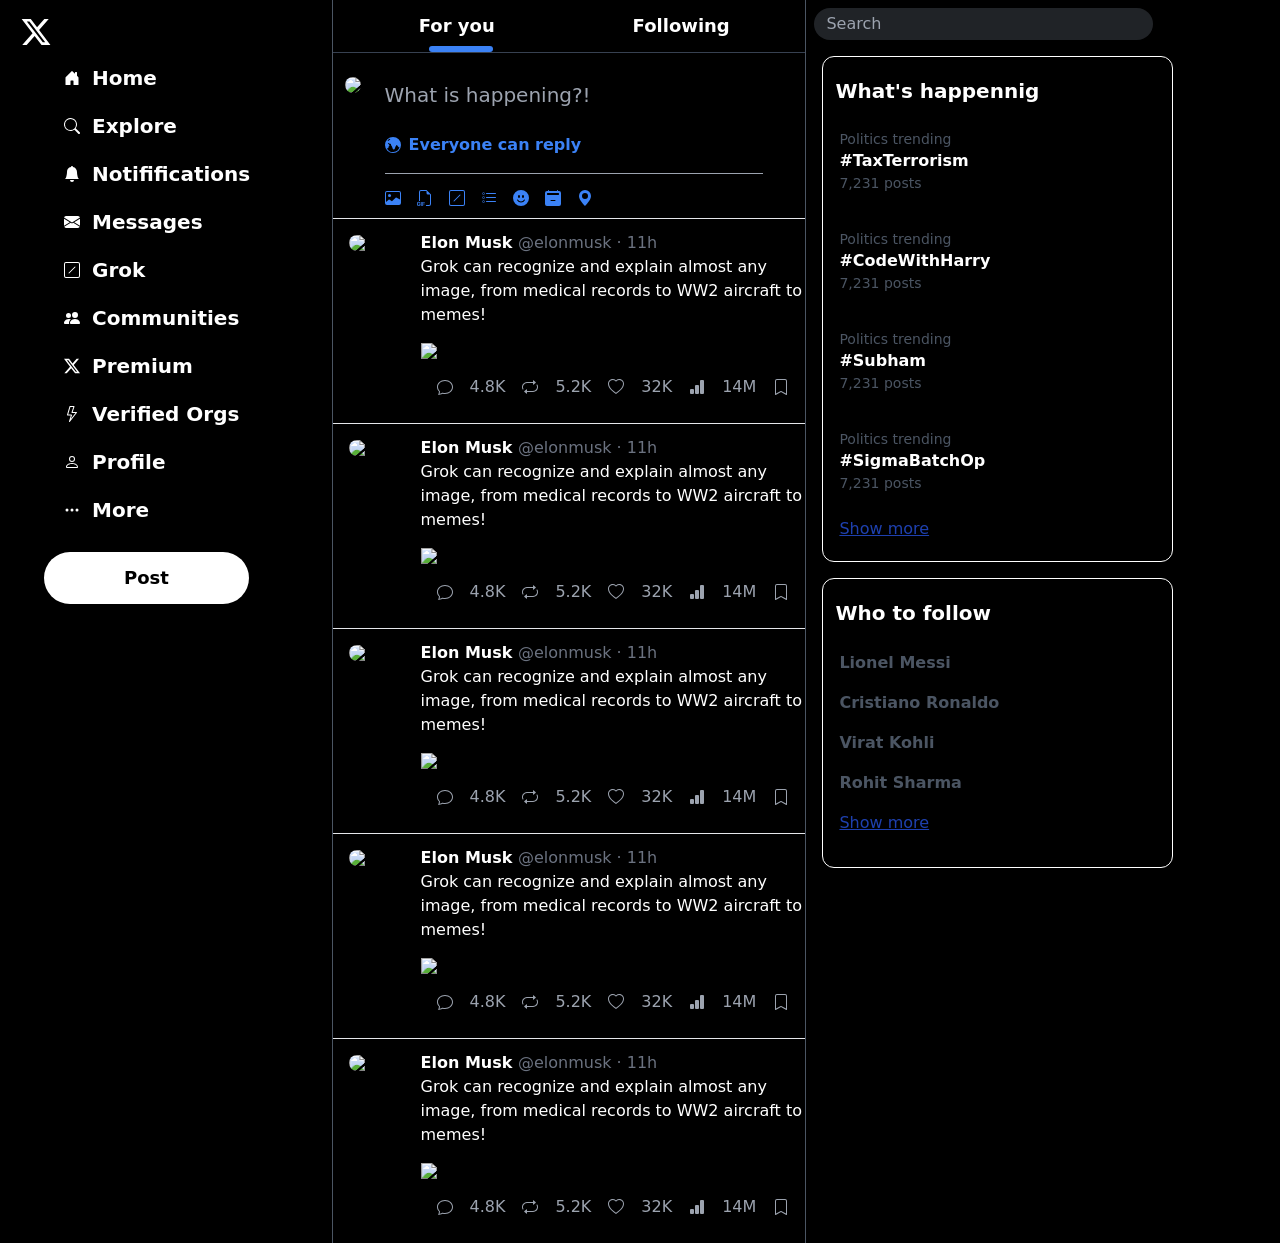
==== index.html @ 09ec2ccf "Add files via upload" ====
<!DOCTYPE html>
<html lang="en">
<head>
    <meta charset="UTF-8">
    <meta name="viewport" content="width=device-width, initial-scale=1.0">
    <title>X.com</title>
    <link rel="stylesheet" href="https://fonts.googleapis.com/css2?family=Material+Symbols+Outlined:opsz,wght,FILL,GRAD@24,400,0,0&icon_names=add" />
    <link rel="stylesheet"href="./css/output.css">


    <!-- <link rel="stylesheet" href="https://fonts.googleapis.com/css2?family=Material+Symbols+Outlined:opsz,wght,FILL,GRAD@24,400,0,0&icon_names=home" /> -->

    
</head>
<body class="bg-black">
 <div class="flex md:container mx-auto text-white">
     <!-- w-full take the full width -->
    <div class="first w-14 md:w-[70%] space-y-3">  
      
        <div class="sidebar flex items-end flex-col sticky top-0">
            <div class="logo invert my-4 self-start mx-[20px]">

                <svg viewBox="0 0 24 24" aria-hidden="true" class="r-4qtqp9 r-yyyyoo r-dnmrzs r-bnwqim r-lrvibr r-m6rgpd r-lrsllp r-1nao33i r-16y2uox r-8kz0gk w-8 m-auto"><g><path d="M18.244 2.25h3.308l-7.227 8.26 8.502 11.24H16.17l-5.214-6.817L4.99 21.75H1.68l7.73-8.835L1.254 2.25H8.08l4.713 6.231zm-1.161 17.52h1.833L7.084 4.126H5.117z"></path></g></svg>
            </div>
      <ul class="flex flex-col space-y-5 text-xl px-11 font-bold w-full">
        <li class="flex items-center justify-start gap-3 px-5 hover:bg-gray-700 hover:cursor-pointer hover:border-0 hover:rounded-full"><span class="material-symbols-outlined">

            <svg xmlns="http://www.w3.org/2000/svg" width="16" height="16" fill="currentColor" class="bi bi-house-door-fill" viewBox="0 0 16 16">
                <path d="M6.5 14.5v-3.505c0-.245.25-.495.5-.495h2c.25 0 .5.25.5.5v3.5a.5.5 0 0 0 .5.5h4a.5.5 0 0 0 .5-.5v-7a.5.5 0 0 0-.146-.354L13 5.793V2.5a.5.5 0 0 0-.5-.5h-1a.5.5 0 0 0-.5.5v1.293L8.354 1.146a.5.5 0 0 0-.708 0l-6 6A.5.5 0 0 0 1.5 7.5v7a.5.5 0 0 0 .5.5h4a.5.5 0 0 0 .5-.5"/>
              </svg>
        
          
            <!-- <span class="material-symbols-outlined">
                home
                </span> -->
            </span>
            <span class="hidden md:block">Home</span></li>
        <li class="flex items-center md:justify-start justify-center md:w-fit gap-3 px-5 hover:bg-gray-700 hover:cursor-pointer hover:border-0 hover:rounded-full w-fit">
            <svg xmlns="http://www.w3.org/2000/svg" width="16" height="16" fill="currentColor" class="bi bi-search" viewBox="0 0 16 16">
                <path d="M11.742 10.344a6.5 6.5 0 1 0-1.397 1.398h-.001q.044.06.098.115l3.85 3.85a1 1 0 0 0 1.415-1.414l-3.85-3.85a1 1 0 0 0-.115-.1zM12 6.5a5.5 5.5 0 1 1-11 0 5.5 5.5 0 0 1 11 0"/>
              </svg>
            <!-- <span class="material-symbols-outlined">
add
</span>  -->
<span class="hidden md:block">Explore</span></li>
        <li class="flex items-center justify-start gap-3 px-5 hover:bg-gray-700 hover:cursor-pointer hover:border-0 hover:rounded-full w-fit">
            <svg xmlns="http://www.w3.org/2000/svg" width="16" height="16" fill="currentColor" class="bi bi-bell-fill" viewBox="0 0 16 16">
                <path d="M8 16a2 2 0 0 0 2-2H6a2 2 0 0 0 2 2m.995-14.901a1 1 0 1 0-1.99 0A5 5 0 0 0 3 6c0 1.098-.5 6-2 7h14c-1.5-1-2-5.902-2-7 0-2.42-1.72-4.44-4.005-4.901"/>
              </svg>
            <!-- <span class="material-symbols-outlined">
add
</span>  -->
<span class="hidden md:block">Notififications</span></li>
        <li class="flex items-center justify-start gap-3 px-5 hover:bg-gray-700 hover:cursor-pointer hover:border-0 hover:rounded-full w-fit">
            <svg xmlns="http://www.w3.org/2000/svg" width="16" height="16" fill="currentColor" class="bi bi-envelope-fill" viewBox="0 0 16 16">
                <path d="M.05 3.555A2 2 0 0 1 2 2h12a2 2 0 0 1 1.95 1.555L8 8.414zM0 4.697v7.104l5.803-3.558zM6.761 8.83l-6.57 4.027A2 2 0 0 0 2 14h12a2 2 0 0 0 1.808-1.144l-6.57-4.027L8 9.586zm3.436-.586L16 11.801V4.697z"/>
              </svg>
            <!-- <span class="material-symbols-outlined">
add
</span>  -->
<span class="hidden md:block">Messages</span></li>
        <li class="flex items-center justify-start gap-3 px-5 hover:bg-gray-700 hover:cursor-pointer hover:border-0 hover:rounded-full w-fit">
            <svg xmlns="http://www.w3.org/2000/svg" width="16" height="16" fill="currentColor" class="bi bi-slash-square" viewBox="0 0 16 16">
                <path d="M14 1a1 1 0 0 1 1 1v12a1 1 0 0 1-1 1H2a1 1 0 0 1-1-1V2a1 1 0 0 1 1-1zM2 0a2 2 0 0 0-2 2v12a2 2 0 0 0 2 2h12a2 2 0 0 0 2-2V2a2 2 0 0 0-2-2z"/>
                <path d="M11.354 4.646a.5.5 0 0 1 0 .708l-6 6a.5.5 0 0 1-.708-.708l6-6a.5.5 0 0 1 .708 0"/>
              </svg>
            <!-- <span class="material-symbols-outlined">
add
</span>  -->
<span class="hidden md:block">Grok</span></li>
        <li class="flex items-center justify-start gap-3 px-5 hover:bg-gray-700 hover:cursor-pointer hover:border-0 hover:rounded-full w-fit">
            <svg xmlns="http://www.w3.org/2000/svg" width="16" height="16" fill="currentColor" class="bi bi-people-fill" viewBox="0 0 16 16">
                <path d="M7 14s-1 0-1-1 1-4 5-4 5 3 5 4-1 1-1 1zm4-6a3 3 0 1 0 0-6 3 3 0 0 0 0 6m-5.784 6A2.24 2.24 0 0 1 5 13c0-1.355.68-2.75 1.936-3.72A6.3 6.3 0 0 0 5 9c-4 0-5 3-5 4s1 1 1 1zM4.5 8a2.5 2.5 0 1 0 0-5 2.5 2.5 0 0 0 0 5"/>
              </svg>
            <!-- <span class="material-symbols-outlined">
add
</span>  -->
<span class="hidden md:block">Communities</span></li>
        <li class="flex items-center justify-start gap-3 px-5 hover:bg-gray-700 hover:cursor-pointer hover:border-0 hover:rounded-full w-fit">
            <svg xmlns="http://www.w3.org/2000/svg" width="16" height="16" fill="currentColor" class="bi bi-twitter-x" viewBox="0 0 16 16">
                <path d="M12.6.75h2.454l-5.36 6.142L16 15.25h-4.937l-3.867-5.07-4.425 5.07H.316l5.733-6.57L0 .75h5.063l3.495 4.633L12.601.75Zm-.86 13.028h1.36L4.323 2.145H2.865z"/>
              </svg>
            <!-- <span class="material-symbols-outlined">
add
</span>  -->
<span class="hidden md:block">Premium</span></li>
        <li class="flex items-center justify-start gap-3 px-5 hover:bg-gray-700 hover:cursor-pointer hover:border-0 hover:rounded-full w-fit">
            <svg xmlns="http://www.w3.org/2000/svg" width="16" height="16" fill="currentColor" class="bi bi-lightning" viewBox="0 0 16 16">
                <path d="M5.52.359A.5.5 0 0 1 6 0h4a.5.5 0 0 1 .474.658L8.694 6H12.5a.5.5 0 0 1 .395.807l-7 9a.5.5 0 0 1-.873-.454L6.823 9.5H3.5a.5.5 0 0 1-.48-.641zM6.374 1 4.168 8.5H7.5a.5.5 0 0 1 .478.647L6.78 13.04 11.478 7H8a.5.5 0 0 1-.474-.658L9.306 1z"/>
              </svg>
            <!-- <span class="material-symbols-outlined">
add
</span>  -->
<span class="hidden md:block">Verified Orgs</span></li>
        <li class="flex items-center justify-start gap-3 px-5 hover:bg-gray-700 hover:cursor-pointer hover:border-0 hover:rounded-full w-fit">
            <svg xmlns="http://www.w3.org/2000/svg" width="16" height="16" fill="currentColor" class="bi bi-person" viewBox="0 0 16 16">
                <path d="M8 8a3 3 0 1 0 0-6 3 3 0 0 0 0 6m2-3a2 2 0 1 1-4 0 2 2 0 0 1 4 0m4 8c0 1-1 1-1 1H3s-1 0-1-1 1-4 6-4 6 3 6 4m-1-.004c-.001-.246-.154-.986-.832-1.664C11.516 10.68 10.289 10 8 10s-3.516.68-4.168 1.332c-.678.678-.83 1.418-.832 1.664z"/>
              </svg>
            <!-- <span class="material-symbols-outlined">
add
</span>  -->
<span class="hidden md:block">Profile</span></li>
        <li class="flex items-center justify-start gap-3 px-5 hover:bg-gray-700 hover:cursor-pointer hover:border-0 hover:rounded-full w-fit">
            <svg xmlns="http://www.w3.org/2000/svg" width="16" height="16" fill="currentColor" class="bi bi-three-dots" viewBox="0 0 16 16">
                <path d="M3 9.5a1.5 1.5 0 1 1 0-3 1.5 1.5 0 0 1 0 3m5 0a1.5 1.5 0 1 1 0-3 1.5 1.5 0 0 1 0 3m5 0a1.5 1.5 0 1 1 0-3 1.5 1.5 0 0 1 0 3"/>
              </svg>
            <!-- <span class="material-symbols-outlined">
add
</span>  -->
<span class="hidden md:block">More</span></li>
<li>
    <div class="button text-center w-full my-2">
        <button class="hidden md:block bg-white text-black px-20 py-3 rounded-full text-lg">Post</button>
        <button class="md:hidden bg-white text-black px-4 py-3 rounded-full text-lg">
        <svg xmlns="http://www.w3.org/2000/svg" width="16" height="16" fill="currentColor" class="bi bi-pen-fill" viewBox="0 0 16 16">
            <path d="m13.498.795.149-.149a1.207 1.207 0 1 1 1.707 1.708l-.149.148a1.5 1.5 0 0 1-.059 2.059L4.854 14.854a.5.5 0 0 1-.233.131l-4 1a.5.5 0 0 1-.606-.606l1-4a.5.5 0 0 1 .131-.232l9.642-9.642a.5.5 0 0 0-.642.056L6.854 4.854a.5.5 0 1 1-.708-.708L9.44.854A1.5 1.5 0 0 1 11.5.796a1.5 1.5 0 0 1 1.998-.001"/>
          </svg>
          </button>
      </div>
    
</li>
      </ul>
    
        </div>
        
    </div>
    <div class="second w-full border-l border-r border-gray-600">
    <div class="top flex p-3 z-10 relative">
        
<div class="absolute bg-blue-500 w-16 h-1.5 bottom-0 left-[20.3%] rounded-full">

</div>
        <div class="left bg-red-6000 w-1/2 flex items-center justify-center font-bold text-lg cursor-pointer">
For you
        </div>
        <div class="right bg-green-5000 w-1/2 flex items-center justify-center font-bold text-lg cursor-pointer">
Following
        </div>
    
    </div>
    
<div class="h-[1px] bg-gray-700 w-full"></div>
<div class="whatsHappening flex gap-3 my-3">
    <div class="image m-3">
        <img src="	https://pbs.twimg.com/profile_images/1871884329758167040/uTxWDWfV_bigger.jpg"class="rounded-full">
    </div>
   <div class="w-full">
    <input class="w-full bg-black text-white h-9 my-3 outline-none text-xl"type="text"placeholder="What is happening?!">
    
    <div class="glob flex items-center gap-2 cursor-pointer text-blue-500 my-2">
        <svg xmlns="http://www.w3.org/2000/svg" width="16" height="16" fill="currentColor" class="bi bi-globe-central-south-asia" viewBox="0 0 16 16">
            <path d="M8 0a8 8 0 1 0 0 16A8 8 0 0 0 8 0M4.882 1.731a.48.48 0 0 0 .14.291.487.487 0 0 1-.126.78l-.291.146a.7.7 0 0 0-.188.135l-.48.48a1 1 0 0 1-1.023.242l-.02-.007a1 1 0 0 0-.462-.04 7 7 0 0 1 2.45-2.027m-3 9.674.86-.216a1 1 0 0 0 .758-.97v-.184a1 1 0 0 1 .445-.832l.04-.026a1 1 0 0 0 .152-1.54L3.121 6.621a.414.414 0 0 1 .542-.624l1.09.818a.5.5 0 0 0 .523.047.5.5 0 0 1 .724.447v.455a.8.8 0 0 0 .131.433l.795 1.192a1 1 0 0 1 .116.238l.73 2.19a1 1 0 0 0 .949.683h.058a1 1 0 0 0 .949-.684l.73-2.189a1 1 0 0 1 .116-.238l.791-1.187A.45.45 0 0 1 11.743 8c.16 0 .306.084.392.218.557.875 1.63 2.282 2.365 2.282l.04-.001a7.003 7.003 0 0 1-12.658.905Z"/>
        </svg>
        <span class="font-bold">Everyone can reply</span>
    </div>
    <div class="w-[90%] h-[1px] bg-gray-400 my-4"></div>
    
<div class="blue-icons flex gap-4 text-blue-500 cursor-pointer">
    <svg xmlns="http://www.w3.org/2000/svg" width="16" height="16" fill="currentColor" class="bi bi-image" viewBox="0 0 16 16">
        <path d="M6.002 5.5a1.5 1.5 0 1 1-3 0 1.5 1.5 0 0 1 3 0"/>
        <path d="M2.002 1a2 2 0 0 0-2 2v10a2 2 0 0 0 2 2h12a2 2 0 0 0 2-2V3a2 2 0 0 0-2-2zm12 1a1 1 0 0 1 1 1v6.5l-3.777-1.947a.5.5 0 0 0-.577.093l-3.71 3.71-2.66-1.772a.5.5 0 0 0-.63.062L1.002 12V3a1 1 0 0 1 1-1z"/>
      </svg>
      
      <svg xmlns="http://www.w3.org/2000/svg" width="16" height="16" fill="currentColor" class="bi bi-filetype-gif" viewBox="0 0 16 16">
        <path fill-rule="evenodd" d="M14 4.5V14a2 2 0 0 1-2 2H9v-1h3a1 1 0 0 0 1-1V4.5h-2A1.5 1.5 0 0 1 9.5 3V1H4a1 1 0 0 0-1 1v9H2V2a2 2 0 0 1 2-2h5.5zM3.278 13.124a1.4 1.4 0 0 0-.14-.492 1.3 1.3 0 0 0-.314-.407 1.5 1.5 0 0 0-.48-.275 1.9 1.9 0 0 0-.636-.1q-.542 0-.926.229a1.5 1.5 0 0 0-.583.632 2.1 2.1 0 0 0-.199.95v.506q0 .408.105.745.105.336.32.58.213.243.533.377.323.132.753.132.402 0 .697-.111a1.29 1.29 0 0 0 .788-.77q.097-.261.097-.551v-.797H1.717v.589h.823v.255q0 .199-.09.363a.67.67 0 0 1-.273.264 1 1 0 0 1-.457.096.87.87 0 0 1-.519-.146.9.9 0 0 1-.305-.413 1.8 1.8 0 0 1-.096-.615v-.499q0-.547.234-.85.237-.3.665-.301a1 1 0 0 1 .3.044q.136.044.236.126a.7.7 0 0 1 .17.19.8.8 0 0 1 .097.25zm1.353 2.801v-3.999H3.84v4h.79Zm1.493-1.59v1.59h-.791v-3.999H7.88v.653H6.124v1.117h1.605v.638z"/>
      </svg>

      <svg xmlns="http://www.w3.org/2000/svg" width="16" height="16" fill="currentColor" class="bi bi-slash-square" viewBox="0 0 16 16">
        <path d="M14 1a1 1 0 0 1 1 1v12a1 1 0 0 1-1 1H2a1 1 0 0 1-1-1V2a1 1 0 0 1 1-1zM2 0a2 2 0 0 0-2 2v12a2 2 0 0 0 2 2h12a2 2 0 0 0 2-2V2a2 2 0 0 0-2-2z"/>
        <path d="M11.354 4.646a.5.5 0 0 1 0 .708l-6 6a.5.5 0 0 1-.708-.708l6-6a.5.5 0 0 1 .708 0"/>
      </svg>

      <svg xmlns="http://www.w3.org/2000/svg" width="16" height="16" fill="currentColor" class="bi bi-list-task" viewBox="0 0 16 16">
        <path fill-rule="evenodd" d="M2 2.5a.5.5 0 0 0-.5.5v1a.5.5 0 0 0 .5.5h1a.5.5 0 0 0 .5-.5V3a.5.5 0 0 0-.5-.5zM3 3H2v1h1z"/>
        <path d="M5 3.5a.5.5 0 0 1 .5-.5h9a.5.5 0 0 1 0 1h-9a.5.5 0 0 1-.5-.5M5.5 7a.5.5 0 0 0 0 1h9a.5.5 0 0 0 0-1zm0 4a.5.5 0 0 0 0 1h9a.5.5 0 0 0 0-1z"/>
        <path fill-rule="evenodd" d="M1.5 7a.5.5 0 0 1 .5-.5h1a.5.5 0 0 1 .5.5v1a.5.5 0 0 1-.5.5H2a.5.5 0 0 1-.5-.5zM2 7h1v1H2zm0 3.5a.5.5 0 0 0-.5.5v1a.5.5 0 0 0 .5.5h1a.5.5 0 0 0 .5-.5v-1a.5.5 0 0 0-.5-.5zm1 .5H2v1h1z"/>
      </svg>

      <svg xmlns="http://www.w3.org/2000/svg" width="16" height="16" fill="currentColor" class="bi bi-emoji-smile-fill" viewBox="0 0 16 16">
        <path d="M8 16A8 8 0 1 0 8 0a8 8 0 0 0 0 16M7 6.5C7 7.328 6.552 8 6 8s-1-.672-1-1.5S5.448 5 6 5s1 .672 1 1.5M4.285 9.567a.5.5 0 0 1 .683.183A3.5 3.5 0 0 0 8 11.5a3.5 3.5 0 0 0 3.032-1.75.5.5 0 1 1 .866.5A4.5 4.5 0 0 1 8 12.5a4.5 4.5 0 0 1-3.898-2.25.5.5 0 0 1 .183-.683M10 8c-.552 0-1-.672-1-1.5S9.448 5 10 5s1 .672 1 1.5S10.552 8 10 8"/>
      </svg>
      <svg xmlns="http://www.w3.org/2000/svg" width="16" height="16" fill="currentColor" class="bi bi-calendar2-minus-fill" viewBox="0 0 16 16">
        <path d="M3.5 0a.5.5 0 0 1 .5.5V1h8V.5a.5.5 0 0 1 1 0V1h1a2 2 0 0 1 2 2v11a2 2 0 0 1-2 2H2a2 2 0 0 1-2-2V3a2 2 0 0 1 2-2h1V.5a.5.5 0 0 1 .5-.5m9.954 3H2.545c-.3 0-.545.224-.545.5v1c0 .276.244.5.545.5h10.91c.3 0 .545-.224.545-.5v-1c0-.276-.244-.5-.546-.5M6 10a.5.5 0 0 0 0 1h4a.5.5 0 0 0 0-1z"/>
      </svg>

      <svg xmlns="http://www.w3.org/2000/svg" width="16" height="16" fill="currentColor" class="bi bi-geo-alt-fill" viewBox="0 0 16 16">
        <path d="M8 16s6-5.686 6-10A6 6 0 0 0 2 6c0 4.314 6 10 6 10m0-7a3 3 0 1 1 0-6 3 3 0 0 1 0 6"/>
      </svg>
</div>


</div>

</div>
<hr>
<div class="posts">
    <div class="post">
        <div class="flex">
        <div class="image m-4">

            <img class="rounded-full w-14"src="	https://pbs.twimg.com/profile_images/1858316737780781056/kPL61o0F_bigger.jpg">
        </div>
<div class="content my-3">
    <span class="font-bold hover:underline hover:cursor-pointer text-white">Elon Musk </span>
    <span class="text-gray-500">@elonmusk · 11h</span>
    
    <div>Grok can recognize and explain almost any image, from medical records to WW2 aircraft to memes!</div>
    
    <div class="postImg m-4 ml-0">
        <img src="https://pbs.twimg.com/media/Gfjdo8GXUAAOMV8?format=jpg&name=medium">
    </div>
    <div class="icons text-gray-400 flex mx-4 items-center my-0 justify-between mb-[12px] cursor-pointer">
   
    <svg xmlns="http://www.w3.org/2000/svg" width="16" height="16" fill="currentColor" class="hover:text-blue-500 bi bi-chat" viewBox="0 0 16 16">
        <path d="M2.678 11.894a1 1 0 0 1 .287.801 11 11 0 0 1-.398 2c1.395-.323 2.247-.697 2.634-.893a1 1 0 0 1 .71-.074A8 8 0 0 0 8 14c3.996 0 7-2.807 7-6s-3.004-6-7-6-7 2.808-7 6c0 1.468.617 2.83 1.678 3.894m-.493 3.905a22 22 0 0 1-.713.129c-.2.032-.352-.176-.273-.362a10 10 0 0 0 .244-.637l.003-.01c.248-.72.45-1.548.524-2.319C.743 11.37 0 9.76 0 8c0-3.866 3.582-7 8-7s8 3.134 8 7-3.582 7-8 7a9 9 0 0 1-2.347-.306c-.52.263-1.639.742-3.468 1.105"/>
      </svg>
      <span class="hover:text-blue-500">4.8K</span>
   

      <svg xmlns="http://www.w3.org/2000/svg" width="16" height="16" fill="currentColor" class="hover:text-green-500 bi bi-repeat" viewBox="0 0 16 16">
        <path d="M11 5.466V4H5a4 4 0 0 0-3.584 5.777.5.5 0 1 1-.896.446A5 5 0 0 1 5 3h6V1.534a.25.25 0 0 1 .41-.192l2.36 1.966c.12.1.12.284 0 .384l-2.36 1.966a.25.25 0 0 1-.41-.192m3.81.086a.5.5 0 0 1 .67.225A5 5 0 0 1 11 13H5v1.466a.25.25 0 0 1-.41.192l-2.36-1.966a.25.25 0 0 1 0-.384l2.36-1.966a.25.25 0 0 1 .41.192V12h6a4 4 0 0 0 3.585-5.777.5.5 0 0 1 .225-.67Z"/>
      </svg>
      <span class="hover:text-green-500">5.2K</span>
   
      <svg xmlns="http://www.w3.org/2000/svg" width="16" height="16" fill="currentColor" class="hover:text-red-500 bi bi-heart" viewBox="0 0 16 16">
        <path d="m8 2.748-.717-.737C5.6.281 2.514.878 1.4 3.053c-.523 1.023-.641 2.5.314 4.385.92 1.815 2.834 3.989 6.286 6.357 3.452-2.368 5.365-4.542 6.286-6.357.955-1.886.838-3.362.314-4.385C13.486.878 10.4.28 8.717 2.01zM8 15C-7.333 4.868 3.279-3.04 7.824 1.143q.09.083.176.171a3 3 0 0 1 .176-.17C12.72-3.042 23.333 4.867 8 15"/>
      </svg>
      <span class="hover:text-red-500">32K</span>

      <svg xmlns="http://www.w3.org/2000/svg" width="16" height="16" fill="currentColor" class="hover:text-blue-500 bi bi-bar-chart-fill" viewBox="0 0 16 16">
        <path d="M1 11a1 1 0 0 1 1-1h2a1 1 0 0 1 1 1v3a1 1 0 0 1-1 1H2a1 1 0 0 1-1-1zm5-4a1 1 0 0 1 1-1h2a1 1 0 0 1 1 1v7a1 1 0 0 1-1 1H7a1 1 0 0 1-1-1zm5-5a1 1 0 0 1 1-1h2a1 1 0 0 1 1 1v12a1 1 0 0 1-1 1h-2a1 1 0 0 1-1-1z"/>
      </svg>
      <span class="hover:text-blue-500">14M</span>

      <svg xmlns="http://www.w3.org/2000/svg" width="16" height="16" fill="currentColor" class="hover:text-blue-500 bi bi-bookmark" viewBox="0 0 16 16">
        <path d="M2 2a2 2 0 0 1 2-2h8a2 2 0 0 1 2 2v13.5a.5.5 0 0 1-.777.416L8 13.101l-5.223 2.815A.5.5 0 0 1 2 15.5zm2-1a1 1 0 0 0-1 1v12.566l4.723-2.482a.5.5 0 0 1 .554 0L13 14.566V2a1 1 0 0 0-1-1z"/>
      </svg>
      
      
    </div>
    
   
    
</div>

    </div>
 

</div>


<hr>

<div class="post">
    <div class="flex">
    <div class="image m-4">

        <img class="rounded-full w-14"src="	https://pbs.twimg.com/profile_images/1858316737780781056/kPL61o0F_bigger.jpg">
    </div>
<div class="content my-3">
<span class="font-bold hover:underline hover:cursor-pointer text-white">Elon Musk </span>
<span class="text-gray-500">@elonmusk · 11h</span>

<div>Grok can recognize and explain almost any image, from medical records to WW2 aircraft to memes!</div>

<div class="postImg m-4 ml-0">
    <img src="https://pbs.twimg.com/media/Gfjdo8GXUAAOMV8?format=jpg&name=medium">
</div>
<div class="icons text-gray-400 flex mx-4 items-center my-0 justify-between mb-[12px] cursor-pointer">

<svg xmlns="http://www.w3.org/2000/svg" width="16" height="16" fill="currentColor" class="hover:text-blue-500 bi bi-chat" viewBox="0 0 16 16">
    <path d="M2.678 11.894a1 1 0 0 1 .287.801 11 11 0 0 1-.398 2c1.395-.323 2.247-.697 2.634-.893a1 1 0 0 1 .71-.074A8 8 0 0 0 8 14c3.996 0 7-2.807 7-6s-3.004-6-7-6-7 2.808-7 6c0 1.468.617 2.83 1.678 3.894m-.493 3.905a22 22 0 0 1-.713.129c-.2.032-.352-.176-.273-.362a10 10 0 0 0 .244-.637l.003-.01c.248-.72.45-1.548.524-2.319C.743 11.37 0 9.76 0 8c0-3.866 3.582-7 8-7s8 3.134 8 7-3.582 7-8 7a9 9 0 0 1-2.347-.306c-.52.263-1.639.742-3.468 1.105"/>
  </svg>
  <span class="hover:text-blue-500">4.8K</span>


  <svg xmlns="http://www.w3.org/2000/svg" width="16" height="16" fill="currentColor" class="hover:text-green-500 bi bi-repeat" viewBox="0 0 16 16">
    <path d="M11 5.466V4H5a4 4 0 0 0-3.584 5.777.5.5 0 1 1-.896.446A5 5 0 0 1 5 3h6V1.534a.25.25 0 0 1 .41-.192l2.36 1.966c.12.1.12.284 0 .384l-2.36 1.966a.25.25 0 0 1-.41-.192m3.81.086a.5.5 0 0 1 .67.225A5 5 0 0 1 11 13H5v1.466a.25.25 0 0 1-.41.192l-2.36-1.966a.25.25 0 0 1 0-.384l2.36-1.966a.25.25 0 0 1 .41.192V12h6a4 4 0 0 0 3.585-5.777.5.5 0 0 1 .225-.67Z"/>
  </svg>
  <span class="hover:text-green-500">5.2K</span>

  <svg xmlns="http://www.w3.org/2000/svg" width="16" height="16" fill="currentColor" class="hover:text-red-500 bi bi-heart" viewBox="0 0 16 16">
    <path d="m8 2.748-.717-.737C5.6.281 2.514.878 1.4 3.053c-.523 1.023-.641 2.5.314 4.385.92 1.815 2.834 3.989 6.286 6.357 3.452-2.368 5.365-4.542 6.286-6.357.955-1.886.838-3.362.314-4.385C13.486.878 10.4.28 8.717 2.01zM8 15C-7.333 4.868 3.279-3.04 7.824 1.143q.09.083.176.171a3 3 0 0 1 .176-.17C12.72-3.042 23.333 4.867 8 15"/>
  </svg>
  <span class="hover:text-red-500">32K</span>

  <svg xmlns="http://www.w3.org/2000/svg" width="16" height="16" fill="currentColor" class="hover:text-blue-500 bi bi-bar-chart-fill" viewBox="0 0 16 16">
    <path d="M1 11a1 1 0 0 1 1-1h2a1 1 0 0 1 1 1v3a1 1 0 0 1-1 1H2a1 1 0 0 1-1-1zm5-4a1 1 0 0 1 1-1h2a1 1 0 0 1 1 1v7a1 1 0 0 1-1 1H7a1 1 0 0 1-1-1zm5-5a1 1 0 0 1 1-1h2a1 1 0 0 1 1 1v12a1 1 0 0 1-1 1h-2a1 1 0 0 1-1-1z"/>
  </svg>
  <span class="hover:text-blue-500">14M</span>

  <svg xmlns="http://www.w3.org/2000/svg" width="16" height="16" fill="currentColor" class="hover:text-blue-500 bi bi-bookmark" viewBox="0 0 16 16">
    <path d="M2 2a2 2 0 0 1 2-2h8a2 2 0 0 1 2 2v13.5a.5.5 0 0 1-.777.416L8 13.101l-5.223 2.815A.5.5 0 0 1 2 15.5zm2-1a1 1 0 0 0-1 1v12.566l4.723-2.482a.5.5 0 0 1 .554 0L13 14.566V2a1 1 0 0 0-1-1z"/>
  </svg>
  
  
</div>



</div>

</div>


</div>
<hr>
<div class="post">
    <div class="flex">
    <div class="image m-4">

        <img class="rounded-full w-14"src="	https://pbs.twimg.com/profile_images/1858316737780781056/kPL61o0F_bigger.jpg">
    </div>
<div class="content my-3">
<span class="font-bold hover:underline hover:cursor-pointer text-white">Elon Musk </span>
<span class="text-gray-500">@elonmusk · 11h</span>

<div>Grok can recognize and explain almost any image, from medical records to WW2 aircraft to memes!</div>

<div class="postImg m-4 ml-0">
    <img src="https://pbs.twimg.com/media/Gfjdo8GXUAAOMV8?format=jpg&name=medium">
</div>
<div class="icons text-gray-400 flex mx-4 items-center my-0 justify-between mb-[12px] cursor-pointer">

<svg xmlns="http://www.w3.org/2000/svg" width="16" height="16" fill="currentColor" class="hover:text-blue-500 bi bi-chat" viewBox="0 0 16 16">
    <path d="M2.678 11.894a1 1 0 0 1 .287.801 11 11 0 0 1-.398 2c1.395-.323 2.247-.697 2.634-.893a1 1 0 0 1 .71-.074A8 8 0 0 0 8 14c3.996 0 7-2.807 7-6s-3.004-6-7-6-7 2.808-7 6c0 1.468.617 2.83 1.678 3.894m-.493 3.905a22 22 0 0 1-.713.129c-.2.032-.352-.176-.273-.362a10 10 0 0 0 .244-.637l.003-.01c.248-.72.45-1.548.524-2.319C.743 11.37 0 9.76 0 8c0-3.866 3.582-7 8-7s8 3.134 8 7-3.582 7-8 7a9 9 0 0 1-2.347-.306c-.52.263-1.639.742-3.468 1.105"/>
  </svg>
  <span class="hover:text-blue-500">4.8K</span>


  <svg xmlns="http://www.w3.org/2000/svg" width="16" height="16" fill="currentColor" class="hover:text-green-500 bi bi-repeat" viewBox="0 0 16 16">
    <path d="M11 5.466V4H5a4 4 0 0 0-3.584 5.777.5.5 0 1 1-.896.446A5 5 0 0 1 5 3h6V1.534a.25.25 0 0 1 .41-.192l2.36 1.966c.12.1.12.284 0 .384l-2.36 1.966a.25.25 0 0 1-.41-.192m3.81.086a.5.5 0 0 1 .67.225A5 5 0 0 1 11 13H5v1.466a.25.25 0 0 1-.41.192l-2.36-1.966a.25.25 0 0 1 0-.384l2.36-1.966a.25.25 0 0 1 .41.192V12h6a4 4 0 0 0 3.585-5.777.5.5 0 0 1 .225-.67Z"/>
  </svg>
  <span class="hover:text-green-500">5.2K</span>

  <svg xmlns="http://www.w3.org/2000/svg" width="16" height="16" fill="currentColor" class="hover:text-red-500 bi bi-heart" viewBox="0 0 16 16">
    <path d="m8 2.748-.717-.737C5.6.281 2.514.878 1.4 3.053c-.523 1.023-.641 2.5.314 4.385.92 1.815 2.834 3.989 6.286 6.357 3.452-2.368 5.365-4.542 6.286-6.357.955-1.886.838-3.362.314-4.385C13.486.878 10.4.28 8.717 2.01zM8 15C-7.333 4.868 3.279-3.04 7.824 1.143q.09.083.176.171a3 3 0 0 1 .176-.17C12.72-3.042 23.333 4.867 8 15"/>
  </svg>
  <span class="hover:text-red-500">32K</span>

  <svg xmlns="http://www.w3.org/2000/svg" width="16" height="16" fill="currentColor" class="hover:text-blue-500 bi bi-bar-chart-fill" viewBox="0 0 16 16">
    <path d="M1 11a1 1 0 0 1 1-1h2a1 1 0 0 1 1 1v3a1 1 0 0 1-1 1H2a1 1 0 0 1-1-1zm5-4a1 1 0 0 1 1-1h2a1 1 0 0 1 1 1v7a1 1 0 0 1-1 1H7a1 1 0 0 1-1-1zm5-5a1 1 0 0 1 1-1h2a1 1 0 0 1 1 1v12a1 1 0 0 1-1 1h-2a1 1 0 0 1-1-1z"/>
  </svg>
  <span class="hover:text-blue-500">14M</span>

  <svg xmlns="http://www.w3.org/2000/svg" width="16" height="16" fill="currentColor" class="hover:text-blue-500 bi bi-bookmark" viewBox="0 0 16 16">
    <path d="M2 2a2 2 0 0 1 2-2h8a2 2 0 0 1 2 2v13.5a.5.5 0 0 1-.777.416L8 13.101l-5.223 2.815A.5.5 0 0 1 2 15.5zm2-1a1 1 0 0 0-1 1v12.566l4.723-2.482a.5.5 0 0 1 .554 0L13 14.566V2a1 1 0 0 0-1-1z"/>
  </svg>
  
  
</div>



</div>

</div>


</div>
<hr>
<div class="post">
    <div class="flex">
    <div class="image m-4">

        <img class="rounded-full w-14"src="	https://pbs.twimg.com/profile_images/1858316737780781056/kPL61o0F_bigger.jpg">
    </div>
<div class="content my-3">
<span class="font-bold hover:underline hover:cursor-pointer text-white">Elon Musk </span>
<span class="text-gray-500">@elonmusk · 11h</span>

<div>Grok can recognize and explain almost any image, from medical records to WW2 aircraft to memes!</div>

<div class="postImg m-4 ml-0">
    <img src="https://pbs.twimg.com/media/Gfjdo8GXUAAOMV8?format=jpg&name=medium">
</div>
<div class="icons text-gray-400 flex mx-4 items-center my-0 justify-between mb-[12px] cursor-pointer">

<svg xmlns="http://www.w3.org/2000/svg" width="16" height="16" fill="currentColor" class="hover:text-blue-500 bi bi-chat" viewBox="0 0 16 16">
    <path d="M2.678 11.894a1 1 0 0 1 .287.801 11 11 0 0 1-.398 2c1.395-.323 2.247-.697 2.634-.893a1 1 0 0 1 .71-.074A8 8 0 0 0 8 14c3.996 0 7-2.807 7-6s-3.004-6-7-6-7 2.808-7 6c0 1.468.617 2.83 1.678 3.894m-.493 3.905a22 22 0 0 1-.713.129c-.2.032-.352-.176-.273-.362a10 10 0 0 0 .244-.637l.003-.01c.248-.72.45-1.548.524-2.319C.743 11.37 0 9.76 0 8c0-3.866 3.582-7 8-7s8 3.134 8 7-3.582 7-8 7a9 9 0 0 1-2.347-.306c-.52.263-1.639.742-3.468 1.105"/>
  </svg>
  <span class="hover:text-blue-500">4.8K</span>


  <svg xmlns="http://www.w3.org/2000/svg" width="16" height="16" fill="currentColor" class="hover:text-green-500 bi bi-repeat" viewBox="0 0 16 16">
    <path d="M11 5.466V4H5a4 4 0 0 0-3.584 5.777.5.5 0 1 1-.896.446A5 5 0 0 1 5 3h6V1.534a.25.25 0 0 1 .41-.192l2.36 1.966c.12.1.12.284 0 .384l-2.36 1.966a.25.25 0 0 1-.41-.192m3.81.086a.5.5 0 0 1 .67.225A5 5 0 0 1 11 13H5v1.466a.25.25 0 0 1-.41.192l-2.36-1.966a.25.25 0 0 1 0-.384l2.36-1.966a.25.25 0 0 1 .41.192V12h6a4 4 0 0 0 3.585-5.777.5.5 0 0 1 .225-.67Z"/>
  </svg>
  <span class="hover:text-green-500">5.2K</span>

  <svg xmlns="http://www.w3.org/2000/svg" width="16" height="16" fill="currentColor" class="hover:text-red-500 bi bi-heart" viewBox="0 0 16 16">
    <path d="m8 2.748-.717-.737C5.6.281 2.514.878 1.4 3.053c-.523 1.023-.641 2.5.314 4.385.92 1.815 2.834 3.989 6.286 6.357 3.452-2.368 5.365-4.542 6.286-6.357.955-1.886.838-3.362.314-4.385C13.486.878 10.4.28 8.717 2.01zM8 15C-7.333 4.868 3.279-3.04 7.824 1.143q.09.083.176.171a3 3 0 0 1 .176-.17C12.72-3.042 23.333 4.867 8 15"/>
  </svg>
  <span class="hover:text-red-500">32K</span>

  <svg xmlns="http://www.w3.org/2000/svg" width="16" height="16" fill="currentColor" class="hover:text-blue-500 bi bi-bar-chart-fill" viewBox="0 0 16 16">
    <path d="M1 11a1 1 0 0 1 1-1h2a1 1 0 0 1 1 1v3a1 1 0 0 1-1 1H2a1 1 0 0 1-1-1zm5-4a1 1 0 0 1 1-1h2a1 1 0 0 1 1 1v7a1 1 0 0 1-1 1H7a1 1 0 0 1-1-1zm5-5a1 1 0 0 1 1-1h2a1 1 0 0 1 1 1v12a1 1 0 0 1-1 1h-2a1 1 0 0 1-1-1z"/>
  </svg>
  <span class="hover:text-blue-500">14M</span>

  <svg xmlns="http://www.w3.org/2000/svg" width="16" height="16" fill="currentColor" class="hover:text-blue-500 bi bi-bookmark" viewBox="0 0 16 16">
    <path d="M2 2a2 2 0 0 1 2-2h8a2 2 0 0 1 2 2v13.5a.5.5 0 0 1-.777.416L8 13.101l-5.223 2.815A.5.5 0 0 1 2 15.5zm2-1a1 1 0 0 0-1 1v12.566l4.723-2.482a.5.5 0 0 1 .554 0L13 14.566V2a1 1 0 0 0-1-1z"/>
  </svg>
  
  
</div>



</div>

</div>


</div>
<hr>

<div class="post">
    <div class="flex">
    <div class="image m-4">

        <img class="rounded-full w-14"src="	https://pbs.twimg.com/profile_images/1858316737780781056/kPL61o0F_bigger.jpg">
    </div>
<div class="content my-3">
<span class="font-bold hover:underline hover:cursor-pointer text-white">Elon Musk </span>
<span class="text-gray-500">@elonmusk · 11h</span>

<div>Grok can recognize and explain almost any image, from medical records to WW2 aircraft to memes!</div>

<div class="postImg m-4 ml-0">
    <img src="https://pbs.twimg.com/media/Gfjdo8GXUAAOMV8?format=jpg&name=medium">
</div>
<div class="icons text-gray-400 flex mx-4 items-center my-0 justify-between mb-[12px] cursor-pointer">

<svg xmlns="http://www.w3.org/2000/svg" width="16" height="16" fill="currentColor" class="hover:text-blue-500 bi bi-chat" viewBox="0 0 16 16">
    <path d="M2.678 11.894a1 1 0 0 1 .287.801 11 11 0 0 1-.398 2c1.395-.323 2.247-.697 2.634-.893a1 1 0 0 1 .71-.074A8 8 0 0 0 8 14c3.996 0 7-2.807 7-6s-3.004-6-7-6-7 2.808-7 6c0 1.468.617 2.83 1.678 3.894m-.493 3.905a22 22 0 0 1-.713.129c-.2.032-.352-.176-.273-.362a10 10 0 0 0 .244-.637l.003-.01c.248-.72.45-1.548.524-2.319C.743 11.37 0 9.76 0 8c0-3.866 3.582-7 8-7s8 3.134 8 7-3.582 7-8 7a9 9 0 0 1-2.347-.306c-.52.263-1.639.742-3.468 1.105"/>
  </svg>
  <span class="hover:text-blue-500">4.8K</span>


  <svg xmlns="http://www.w3.org/2000/svg" width="16" height="16" fill="currentColor" class="hover:text-green-500 bi bi-repeat" viewBox="0 0 16 16">
    <path d="M11 5.466V4H5a4 4 0 0 0-3.584 5.777.5.5 0 1 1-.896.446A5 5 0 0 1 5 3h6V1.534a.25.25 0 0 1 .41-.192l2.36 1.966c.12.1.12.284 0 .384l-2.36 1.966a.25.25 0 0 1-.41-.192m3.81.086a.5.5 0 0 1 .67.225A5 5 0 0 1 11 13H5v1.466a.25.25 0 0 1-.41.192l-2.36-1.966a.25.25 0 0 1 0-.384l2.36-1.966a.25.25 0 0 1 .41.192V12h6a4 4 0 0 0 3.585-5.777.5.5 0 0 1 .225-.67Z"/>
  </svg>
  <span class="hover:text-green-500">5.2K</span>

  <svg xmlns="http://www.w3.org/2000/svg" width="16" height="16" fill="currentColor" class="hover:text-red-500 bi bi-heart" viewBox="0 0 16 16">
    <path d="m8 2.748-.717-.737C5.6.281 2.514.878 1.4 3.053c-.523 1.023-.641 2.5.314 4.385.92 1.815 2.834 3.989 6.286 6.357 3.452-2.368 5.365-4.542 6.286-6.357.955-1.886.838-3.362.314-4.385C13.486.878 10.4.28 8.717 2.01zM8 15C-7.333 4.868 3.279-3.04 7.824 1.143q.09.083.176.171a3 3 0 0 1 .176-.17C12.72-3.042 23.333 4.867 8 15"/>
  </svg>
  <span class="hover:text-red-500">32K</span>

  <svg xmlns="http://www.w3.org/2000/svg" width="16" height="16" fill="currentColor" class="hover:text-blue-500 bi bi-bar-chart-fill" viewBox="0 0 16 16">
    <path d="M1 11a1 1 0 0 1 1-1h2a1 1 0 0 1 1 1v3a1 1 0 0 1-1 1H2a1 1 0 0 1-1-1zm5-4a1 1 0 0 1 1-1h2a1 1 0 0 1 1 1v7a1 1 0 0 1-1 1H7a1 1 0 0 1-1-1zm5-5a1 1 0 0 1 1-1h2a1 1 0 0 1 1 1v12a1 1 0 0 1-1 1h-2a1 1 0 0 1-1-1z"/>
  </svg>
  <span class="hover:text-blue-500">14M</span>

  <svg xmlns="http://www.w3.org/2000/svg" width="16" height="16" fill="currentColor" class="hover:text-blue-500 bi bi-bookmark" viewBox="0 0 16 16">
    <path d="M2 2a2 2 0 0 1 2-2h8a2 2 0 0 1 2 2v13.5a.5.5 0 0 1-.777.416L8 13.101l-5.223 2.815A.5.5 0 0 1 2 15.5zm2-1a1 1 0 0 0-1 1v12.566l4.723-2.482a.5.5 0 0 1 .554 0L13 14.566V2a1 1 0 0 0-1-1z"/>
  </svg>
  
  
</div>



</div>

</div>


</div>

</div>
    </div>
    <div class="third w-full bg-red-5044 hidden md:block">
        <div class="search m-2 sticky top-0">

            <input type="text"class="w-[74%] md:w-[74%] rounded-full bg-[#202327] text-white px-3 py-1"placeholder="Search">
        </div>
        <div class="whatNews m-4 bg-black py-5 rounded-xl w-1/2 space-y-3 border-white border md:w-[74%]">
            <h1 class="font-bold text-xl px-3">What's happennig</h1>
            <div class="items px-4 p-3 hover:bg-gray-800 cursor-pointer">
                <div class="text-sm text-gray-600">Politics trending</div>
                <div class="font-bold">#TaxTerrorism</div>
                <div class="text-sm text-gray-600">7,231 posts</div>
            </div>
            <div class="items px-4 p-3 hover:bg-gray-800 cursor-pointer">
                <div class="text-sm text-gray-600">Politics trending</div>
                <div class="font-bold">#CodeWithHarry</div>
                <div class="text-sm text-gray-600">7,231 posts</div>
            </div>
            <div class="items px-4 p-3 hover:bg-gray-800 cursor-pointer">
                <div class="text-sm text-gray-600">Politics trending</div>
                <div class="font-bold">#Subham</div>
                <div class="text-sm text-gray-600">7,231 posts</div>
            </div>
            <div class="items px-4 p-3 hover:bg-gray-800 cursor-pointer">
                <div class="text-sm text-gray-600">Politics trending</div>
                <div class="font-bold">#SigmaBatchOp</div>
                <div class="text-sm text-gray-600">7,231 posts</div>
            </div>
            <div class="text-blue-800 underline cursor-pointer px-4">Show more</div>
        </div>
   

        <div class="followWho m-4 bg-black py-5 rounded-xl w-[74%] space-y-3 border-white border md:w-[74%]">
            <h1 class="font-bold text-xl px-3">Who to follow</h1>

            <div class="items px-4 p-3 cursor-pointer space-y-4">
          
                <div class="font-bold text-gray-600 hover:text-white cursor-pointer">Lionel Messi</div>
                <div class="font-bold text-gray-600 hover:text-white cursor-pointer">Cristiano Ronaldo</div>
                <div class="font-bold text-gray-600 hover:text-white cursor-pointer">Virat Kohli</div>
                <div class="font-bold text-gray-600 hover:text-white cursor-pointer">Rohit Sharma</div>
                <div class="text-blue-800 underline cursor-pointer">Show more</div>
            </div>
            
            
        </div>

    </div>
 </div>
</body>
</html>
---- css/output.css ----
*, ::before, ::after {
  --tw-border-spacing-x: 0;
  --tw-border-spacing-y: 0;
  --tw-translate-x: 0;
  --tw-translate-y: 0;
  --tw-rotate: 0;
  --tw-skew-x: 0;
  --tw-skew-y: 0;
  --tw-scale-x: 1;
  --tw-scale-y: 1;
  --tw-pan-x:  ;
  --tw-pan-y:  ;
  --tw-pinch-zoom:  ;
  --tw-scroll-snap-strictness: proximity;
  --tw-gradient-from-position:  ;
  --tw-gradient-via-position:  ;
  --tw-gradient-to-position:  ;
  --tw-ordinal:  ;
  --tw-slashed-zero:  ;
  --tw-numeric-figure:  ;
  --tw-numeric-spacing:  ;
  --tw-numeric-fraction:  ;
  --tw-ring-inset:  ;
  --tw-ring-offset-width: 0px;
  --tw-ring-offset-color: #fff;
  --tw-ring-color: rgb(59 130 246 / 0.5);
  --tw-ring-offset-shadow: 0 0 #0000;
  --tw-ring-shadow: 0 0 #0000;
  --tw-shadow: 0 0 #0000;
  --tw-shadow-colored: 0 0 #0000;
  --tw-blur:  ;
  --tw-brightness:  ;
  --tw-contrast:  ;
  --tw-grayscale:  ;
  --tw-hue-rotate:  ;
  --tw-invert:  ;
  --tw-saturate:  ;
  --tw-sepia:  ;
  --tw-drop-shadow:  ;
  --tw-backdrop-blur:  ;
  --tw-backdrop-brightness:  ;
  --tw-backdrop-contrast:  ;
  --tw-backdrop-grayscale:  ;
  --tw-backdrop-hue-rotate:  ;
  --tw-backdrop-invert:  ;
  --tw-backdrop-opacity:  ;
  --tw-backdrop-saturate:  ;
  --tw-backdrop-sepia:  ;
  --tw-contain-size:  ;
  --tw-contain-layout:  ;
  --tw-contain-paint:  ;
  --tw-contain-style:  ;
}

::backdrop {
  --tw-border-spacing-x: 0;
  --tw-border-spacing-y: 0;
  --tw-translate-x: 0;
  --tw-translate-y: 0;
  --tw-rotate: 0;
  --tw-skew-x: 0;
  --tw-skew-y: 0;
  --tw-scale-x: 1;
  --tw-scale-y: 1;
  --tw-pan-x:  ;
  --tw-pan-y:  ;
  --tw-pinch-zoom:  ;
  --tw-scroll-snap-strictness: proximity;
  --tw-gradient-from-position:  ;
  --tw-gradient-via-position:  ;
  --tw-gradient-to-position:  ;
  --tw-ordinal:  ;
  --tw-slashed-zero:  ;
  --tw-numeric-figure:  ;
  --tw-numeric-spacing:  ;
  --tw-numeric-fraction:  ;
  --tw-ring-inset:  ;
  --tw-ring-offset-width: 0px;
  --tw-ring-offset-color: #fff;
  --tw-ring-color: rgb(59 130 246 / 0.5);
  --tw-ring-offset-shadow: 0 0 #0000;
  --tw-ring-shadow: 0 0 #0000;
  --tw-shadow: 0 0 #0000;
  --tw-shadow-colored: 0 0 #0000;
  --tw-blur:  ;
  --tw-brightness:  ;
  --tw-contrast:  ;
  --tw-grayscale:  ;
  --tw-hue-rotate:  ;
  --tw-invert:  ;
  --tw-saturate:  ;
  --tw-sepia:  ;
  --tw-drop-shadow:  ;
  --tw-backdrop-blur:  ;
  --tw-backdrop-brightness:  ;
  --tw-backdrop-contrast:  ;
  --tw-backdrop-grayscale:  ;
  --tw-backdrop-hue-rotate:  ;
  --tw-backdrop-invert:  ;
  --tw-backdrop-opacity:  ;
  --tw-backdrop-saturate:  ;
  --tw-backdrop-sepia:  ;
  --tw-contain-size:  ;
  --tw-contain-layout:  ;
  --tw-contain-paint:  ;
  --tw-contain-style:  ;
}

/*
! tailwindcss v3.4.17 | MIT License | https://tailwindcss.com
*/

/*
1. Prevent padding and border from affecting element width. (https://github.com/mozdevs/cssremedy/issues/4)
2. Allow adding a border to an element by just adding a border-width. (https://github.com/tailwindcss/tailwindcss/pull/116)
*/

*,
::before,
::after {
  box-sizing: border-box;
  /* 1 */
  border-width: 0;
  /* 2 */
  border-style: solid;
  /* 2 */
  border-color: #e5e7eb;
  /* 2 */
}

::before,
::after {
  --tw-content: '';
}

/*
1. Use a consistent sensible line-height in all browsers.
2. Prevent adjustments of font size after orientation changes in iOS.
3. Use a more readable tab size.
4. Use the user's configured `sans` font-family by default.
5. Use the user's configured `sans` font-feature-settings by default.
6. Use the user's configured `sans` font-variation-settings by default.
7. Disable tap highlights on iOS
*/

html,
:host {
  line-height: 1.5;
  /* 1 */
  -webkit-text-size-adjust: 100%;
  /* 2 */
  -moz-tab-size: 4;
  /* 3 */
  -o-tab-size: 4;
     tab-size: 4;
  /* 3 */
  font-family: ui-sans-serif, system-ui, sans-serif, "Apple Color Emoji", "Segoe UI Emoji", "Segoe UI Symbol", "Noto Color Emoji";
  /* 4 */
  font-feature-settings: normal;
  /* 5 */
  font-variation-settings: normal;
  /* 6 */
  -webkit-tap-highlight-color: transparent;
  /* 7 */
}

/*
1. Remove the margin in all browsers.
2. Inherit line-height from `html` so users can set them as a class directly on the `html` element.
*/

body {
  margin: 0;
  /* 1 */
  line-height: inherit;
  /* 2 */
}

/*
1. Add the correct height in Firefox.
2. Correct the inheritance of border color in Firefox. (https://bugzilla.mozilla.org/show_bug.cgi?id=190655)
3. Ensure horizontal rules are visible by default.
*/

hr {
  height: 0;
  /* 1 */
  color: inherit;
  /* 2 */
  border-top-width: 1px;
  /* 3 */
}

/*
Add the correct text decoration in Chrome, Edge, and Safari.
*/

abbr:where([title]) {
  -webkit-text-decoration: underline dotted;
          text-decoration: underline dotted;
}

/*
Remove the default font size and weight for headings.
*/

h1,
h2,
h3,
h4,
h5,
h6 {
  font-size: inherit;
  font-weight: inherit;
}

/*
Reset links to optimize for opt-in styling instead of opt-out.
*/

a {
  color: inherit;
  text-decoration: inherit;
}

/*
Add the correct font weight in Edge and Safari.
*/

b,
strong {
  font-weight: bolder;
}

/*
1. Use the user's configured `mono` font-family by default.
2. Use the user's configured `mono` font-feature-settings by default.
3. Use the user's configured `mono` font-variation-settings by default.
4. Correct the odd `em` font sizing in all browsers.
*/

code,
kbd,
samp,
pre {
  font-family: ui-monospace, SFMono-Regular, Menlo, Monaco, Consolas, "Liberation Mono", "Courier New", monospace;
  /* 1 */
  font-feature-settings: normal;
  /* 2 */
  font-variation-settings: normal;
  /* 3 */
  font-size: 1em;
  /* 4 */
}

/*
Add the correct font size in all browsers.
*/

small {
  font-size: 80%;
}

/*
Prevent `sub` and `sup` elements from affecting the line height in all browsers.
*/

sub,
sup {
  font-size: 75%;
  line-height: 0;
  position: relative;
  vertical-align: baseline;
}

sub {
  bottom: -0.25em;
}

sup {
  top: -0.5em;
}

/*
1. Remove text indentation from table contents in Chrome and Safari. (https://bugs.chromium.org/p/chromium/issues/detail?id=999088, https://bugs.webkit.org/show_bug.cgi?id=201297)
2. Correct table border color inheritance in all Chrome and Safari. (https://bugs.chromium.org/p/chromium/issues/detail?id=935729, https://bugs.webkit.org/show_bug.cgi?id=195016)
3. Remove gaps between table borders by default.
*/

table {
  text-indent: 0;
  /* 1 */
  border-color: inherit;
  /* 2 */
  border-collapse: collapse;
  /* 3 */
}

/*
1. Change the font styles in all browsers.
2. Remove the margin in Firefox and Safari.
3. Remove default padding in all browsers.
*/

button,
input,
optgroup,
select,
textarea {
  font-family: inherit;
  /* 1 */
  font-feature-settings: inherit;
  /* 1 */
  font-variation-settings: inherit;
  /* 1 */
  font-size: 100%;
  /* 1 */
  font-weight: inherit;
  /* 1 */
  line-height: inherit;
  /* 1 */
  letter-spacing: inherit;
  /* 1 */
  color: inherit;
  /* 1 */
  margin: 0;
  /* 2 */
  padding: 0;
  /* 3 */
}

/*
Remove the inheritance of text transform in Edge and Firefox.
*/

button,
select {
  text-transform: none;
}

/*
1. Correct the inability to style clickable types in iOS and Safari.
2. Remove default button styles.
*/

button,
input:where([type='button']),
input:where([type='reset']),
input:where([type='submit']) {
  -webkit-appearance: button;
  /* 1 */
  background-color: transparent;
  /* 2 */
  background-image: none;
  /* 2 */
}

/*
Use the modern Firefox focus style for all focusable elements.
*/

:-moz-focusring {
  outline: auto;
}

/*
Remove the additional `:invalid` styles in Firefox. (https://github.com/mozilla/gecko-dev/blob/2f9eacd9d3d995c937b4251a5557d95d494c9be1/layout/style/res/forms.css#L728-L737)
*/

:-moz-ui-invalid {
  box-shadow: none;
}

/*
Add the correct vertical alignment in Chrome and Firefox.
*/

progress {
  vertical-align: baseline;
}

/*
Correct the cursor style of increment and decrement buttons in Safari.
*/

::-webkit-inner-spin-button,
::-webkit-outer-spin-button {
  height: auto;
}

/*
1. Correct the odd appearance in Chrome and Safari.
2. Correct the outline style in Safari.
*/

[type='search'] {
  -webkit-appearance: textfield;
  /* 1 */
  outline-offset: -2px;
  /* 2 */
}

/*
Remove the inner padding in Chrome and Safari on macOS.
*/

::-webkit-search-decoration {
  -webkit-appearance: none;
}

/*
1. Correct the inability to style clickable types in iOS and Safari.
2. Change font properties to `inherit` in Safari.
*/

::-webkit-file-upload-button {
  -webkit-appearance: button;
  /* 1 */
  font: inherit;
  /* 2 */
}

/*
Add the correct display in Chrome and Safari.
*/

summary {
  display: list-item;
}

/*
Removes the default spacing and border for appropriate elements.
*/

blockquote,
dl,
dd,
h1,
h2,
h3,
h4,
h5,
h6,
hr,
figure,
p,
pre {
  margin: 0;
}

fieldset {
  margin: 0;
  padding: 0;
}

legend {
  padding: 0;
}

ol,
ul,
menu {
  list-style: none;
  margin: 0;
  padding: 0;
}

/*
Reset default styling for dialogs.
*/

dialog {
  padding: 0;
}

/*
Prevent resizing textareas horizontally by default.
*/

textarea {
  resize: vertical;
}

/*
1. Reset the default placeholder opacity in Firefox. (https://github.com/tailwindlabs/tailwindcss/issues/3300)
2. Set the default placeholder color to the user's configured gray 400 color.
*/

input::-moz-placeholder, textarea::-moz-placeholder {
  opacity: 1;
  /* 1 */
  color: #9ca3af;
  /* 2 */
}

input::placeholder,
textarea::placeholder {
  opacity: 1;
  /* 1 */
  color: #9ca3af;
  /* 2 */
}

/*
Set the default cursor for buttons.
*/

button,
[role="button"] {
  cursor: pointer;
}

/*
Make sure disabled buttons don't get the pointer cursor.
*/

:disabled {
  cursor: default;
}

/*
1. Make replaced elements `display: block` by default. (https://github.com/mozdevs/cssremedy/issues/14)
2. Add `vertical-align: middle` to align replaced elements more sensibly by default. (https://github.com/jensimmons/cssremedy/issues/14#issuecomment-634934210)
   This can trigger a poorly considered lint error in some tools but is included by design.
*/

img,
svg,
video,
canvas,
audio,
iframe,
embed,
object {
  display: block;
  /* 1 */
  vertical-align: middle;
  /* 2 */
}

/*
Constrain images and videos to the parent width and preserve their intrinsic aspect ratio. (https://github.com/mozdevs/cssremedy/issues/14)
*/

img,
video {
  max-width: 100%;
  height: auto;
}

/* Make elements with the HTML hidden attribute stay hidden by default */

[hidden]:where(:not([hidden="until-found"])) {
  display: none;
}

.container {
  width: 100%;
}

@media (min-width: 640px) {
  .container {
    max-width: 640px;
  }
}

@media (min-width: 768px) {
  .container {
    max-width: 768px;
  }
}

@media (min-width: 1024px) {
  .container {
    max-width: 1024px;
  }
}

@media (min-width: 1280px) {
  .container {
    max-width: 1280px;
  }
}

@media (min-width: 1536px) {
  .container {
    max-width: 1536px;
  }
}

.fixed {
  position: fixed;
}

.absolute {
  position: absolute;
}

.relative {
  position: relative;
}

.sticky {
  position: sticky;
}

.left-0 {
  left: 0px;
}

.bottom-0 {
  bottom: 0px;
}

.left-\[20\%\] {
  left: 20%;
}

.left-\[18\%\] {
  left: 18%;
}

.left-\[17\%\] {
  left: 17%;
}

.left-\[19\%\] {
  left: 19%;
}

.left-\[19\.5\%\] {
  left: 19.5%;
}

.left-\[21\%\] {
  left: 21%;
}

.left-\[20\.3\%\] {
  left: 20.3%;
}

.top-0 {
  top: 0px;
}

.z-10 {
  z-index: 10;
}

.m-2 {
  margin: 0.5rem;
}

.m-4 {
  margin: 1rem;
}

.m-auto {
  margin: auto;
}

.m-3 {
  margin: 0.75rem;
}

.m-5 {
  margin: 1.25rem;
}

.mx-auto {
  margin-left: auto;
  margin-right: auto;
}

.my-4 {
  margin-top: 1rem;
  margin-bottom: 1rem;
}

.my-2 {
  margin-top: 0.5rem;
  margin-bottom: 0.5rem;
}

.my-12 {
  margin-top: 3rem;
  margin-bottom: 3rem;
}

.my-10 {
  margin-top: 2.5rem;
  margin-bottom: 2.5rem;
}

.mx-5 {
  margin-left: 1.25rem;
  margin-right: 1.25rem;
}

.my-5 {
  margin-top: 1.25rem;
  margin-bottom: 1.25rem;
}

.mx-7 {
  margin-left: 1.75rem;
  margin-right: 1.75rem;
}

.mx-8 {
  margin-left: 2rem;
  margin-right: 2rem;
}

.mx-3 {
  margin-left: 0.75rem;
  margin-right: 0.75rem;
}

.mx-2 {
  margin-left: 0.5rem;
  margin-right: 0.5rem;
}

.my-3 {
  margin-top: 0.75rem;
  margin-bottom: 0.75rem;
}

.mx-4 {
  margin-left: 1rem;
  margin-right: 1rem;
}

.my-0 {
  margin-top: 0px;
  margin-bottom: 0px;
}

.mx-\[57px\] {
  margin-left: 57px;
  margin-right: 57px;
}

.mx-\[55px\] {
  margin-left: 55px;
  margin-right: 55px;
}

.mx-\[53px\] {
  margin-left: 53px;
  margin-right: 53px;
}

.mx-\[50px\] {
  margin-left: 50px;
  margin-right: 50px;
}

.mx-\[40px\] {
  margin-left: 40px;
  margin-right: 40px;
}

.mx-\[30px\] {
  margin-left: 30px;
  margin-right: 30px;
}

.mx-\[20px\] {
  margin-left: 20px;
  margin-right: 20px;
}

.ml-0 {
  margin-left: 0px;
}

.mb-2 {
  margin-bottom: 0.5rem;
}

.mb-4 {
  margin-bottom: 1rem;
}

.mb-\[12px\] {
  margin-bottom: 12px;
}

.flex {
  display: flex;
}

.hidden {
  display: none;
}

.h-1 {
  height: 0.25rem;
}

.h-2 {
  height: 0.5rem;
}

.h-1\.5 {
  height: 0.375rem;
}

.h-\[1px\] {
  height: 1px;
}

.h-7 {
  height: 1.75rem;
}

.h-5 {
  height: 1.25rem;
}

.h-3 {
  height: 0.75rem;
}

.h-9 {
  height: 2.25rem;
}

.w-1\/2 {
  width: 50%;
}

.w-8 {
  width: 2rem;
}

.w-\[70\%\] {
  width: 70%;
}

.w-full {
  width: 100%;
}

.w-16 {
  width: 4rem;
}

.w-\[90\%\] {
  width: 90%;
}

.w-14 {
  width: 3.5rem;
}

.w-10 {
  width: 2.5rem;
}

.w-9 {
  width: 2.25rem;
}

.w-fit {
  width: -moz-fit-content;
  width: fit-content;
}

.w-\[76\%\] {
  width: 76%;
}

.w-\[100\%\] {
  width: 100%;
}

.w-12 {
  width: 3rem;
}

.w-\[74\%\] {
  width: 74%;
}

.cursor-pointer {
  cursor: pointer;
}

.flex-row {
  flex-direction: row;
}

.flex-col {
  flex-direction: column;
}

.items-end {
  align-items: flex-end;
}

.items-center {
  align-items: center;
}

.justify-start {
  justify-content: flex-start;
}

.justify-end {
  justify-content: flex-end;
}

.justify-center {
  justify-content: center;
}

.justify-between {
  justify-content: space-between;
}

.justify-around {
  justify-content: space-around;
}

.justify-evenly {
  justify-content: space-evenly;
}

.gap-3 {
  gap: 0.75rem;
}

.gap-4 {
  gap: 1rem;
}

.gap-5 {
  gap: 1.25rem;
}

.gap-2 {
  gap: 0.5rem;
}

.gap-1 {
  gap: 0.25rem;
}

.space-y-3 > :not([hidden]) ~ :not([hidden]) {
  --tw-space-y-reverse: 0;
  margin-top: calc(0.75rem * calc(1 - var(--tw-space-y-reverse)));
  margin-bottom: calc(0.75rem * var(--tw-space-y-reverse));
}

.space-y-5 > :not([hidden]) ~ :not([hidden]) {
  --tw-space-y-reverse: 0;
  margin-top: calc(1.25rem * calc(1 - var(--tw-space-y-reverse)));
  margin-bottom: calc(1.25rem * var(--tw-space-y-reverse));
}

.space-y-4 > :not([hidden]) ~ :not([hidden]) {
  --tw-space-y-reverse: 0;
  margin-top: calc(1rem * calc(1 - var(--tw-space-y-reverse)));
  margin-bottom: calc(1rem * var(--tw-space-y-reverse));
}

.self-start {
  align-self: flex-start;
}

.rounded-full {
  border-radius: 9999px;
}

.rounded-xl {
  border-radius: 0.75rem;
}

.border {
  border-width: 1px;
}

.border-l {
  border-left-width: 1px;
}

.border-r {
  border-right-width: 1px;
}

.border-white {
  --tw-border-opacity: 1;
  border-color: rgb(255 255 255 / var(--tw-border-opacity, 1));
}

.border-gray-600 {
  --tw-border-opacity: 1;
  border-color: rgb(75 85 99 / var(--tw-border-opacity, 1));
}

.bg-\[\#202327\] {
  --tw-bg-opacity: 1;
  background-color: rgb(32 35 39 / var(--tw-bg-opacity, 1));
}

.bg-black {
  --tw-bg-opacity: 1;
  background-color: rgb(0 0 0 / var(--tw-bg-opacity, 1));
}

.bg-green-500 {
  --tw-bg-opacity: 1;
  background-color: rgb(34 197 94 / var(--tw-bg-opacity, 1));
}

.bg-red-600 {
  --tw-bg-opacity: 1;
  background-color: rgb(220 38 38 / var(--tw-bg-opacity, 1));
}

.bg-blue-700 {
  --tw-bg-opacity: 1;
  background-color: rgb(29 78 216 / var(--tw-bg-opacity, 1));
}

.bg-blue-500 {
  --tw-bg-opacity: 1;
  background-color: rgb(59 130 246 / var(--tw-bg-opacity, 1));
}

.bg-gray-700 {
  --tw-bg-opacity: 1;
  background-color: rgb(55 65 81 / var(--tw-bg-opacity, 1));
}

.bg-white {
  --tw-bg-opacity: 1;
  background-color: rgb(255 255 255 / var(--tw-bg-opacity, 1));
}

.bg-gray-400 {
  --tw-bg-opacity: 1;
  background-color: rgb(156 163 175 / var(--tw-bg-opacity, 1));
}

.bg-blue-600 {
  --tw-bg-opacity: 1;
  background-color: rgb(37 99 235 / var(--tw-bg-opacity, 1));
}

.bg-red-500 {
  --tw-bg-opacity: 1;
  background-color: rgb(239 68 68 / var(--tw-bg-opacity, 1));
}

.p-3 {
  padding: 0.75rem;
}

.p-\[4px\] {
  padding: 4px;
}

.px-11 {
  padding-left: 2.75rem;
  padding-right: 2.75rem;
}

.px-3 {
  padding-left: 0.75rem;
  padding-right: 0.75rem;
}

.px-4 {
  padding-left: 1rem;
  padding-right: 1rem;
}

.px-5 {
  padding-left: 1.25rem;
  padding-right: 1.25rem;
}

.py-1 {
  padding-top: 0.25rem;
  padding-bottom: 0.25rem;
}

.py-5 {
  padding-top: 1.25rem;
  padding-bottom: 1.25rem;
}

.px-8 {
  padding-left: 2rem;
  padding-right: 2rem;
}

.py-4 {
  padding-top: 1rem;
  padding-bottom: 1rem;
}

.px-16 {
  padding-left: 4rem;
  padding-right: 4rem;
}

.px-10 {
  padding-left: 2.5rem;
  padding-right: 2.5rem;
}

.px-20 {
  padding-left: 5rem;
  padding-right: 5rem;
}

.py-3 {
  padding-top: 0.75rem;
  padding-bottom: 0.75rem;
}

.py-2 {
  padding-top: 0.5rem;
  padding-bottom: 0.5rem;
}

.pl-5 {
  padding-left: 1.25rem;
}

.text-center {
  text-align: center;
}

.text-sm {
  font-size: 0.875rem;
  line-height: 1.25rem;
}

.text-xl {
  font-size: 1.25rem;
  line-height: 1.75rem;
}

.text-xs {
  font-size: 0.75rem;
  line-height: 1rem;
}

.text-lg {
  font-size: 1.125rem;
  line-height: 1.75rem;
}

.text-2xl {
  font-size: 1.5rem;
  line-height: 2rem;
}

.font-bold {
  font-weight: 700;
}

.text-gray-600 {
  --tw-text-opacity: 1;
  color: rgb(75 85 99 / var(--tw-text-opacity, 1));
}

.text-white {
  --tw-text-opacity: 1;
  color: rgb(255 255 255 / var(--tw-text-opacity, 1));
}

.text-blue-800 {
  --tw-text-opacity: 1;
  color: rgb(30 64 175 / var(--tw-text-opacity, 1));
}

.text-blue-700 {
  --tw-text-opacity: 1;
  color: rgb(29 78 216 / var(--tw-text-opacity, 1));
}

.text-blue-500 {
  --tw-text-opacity: 1;
  color: rgb(59 130 246 / var(--tw-text-opacity, 1));
}

.text-black {
  --tw-text-opacity: 1;
  color: rgb(0 0 0 / var(--tw-text-opacity, 1));
}

.text-gray-400 {
  --tw-text-opacity: 1;
  color: rgb(156 163 175 / var(--tw-text-opacity, 1));
}

.text-gray-300 {
  --tw-text-opacity: 1;
  color: rgb(209 213 219 / var(--tw-text-opacity, 1));
}

.text-gray-500 {
  --tw-text-opacity: 1;
  color: rgb(107 114 128 / var(--tw-text-opacity, 1));
}

.underline {
  text-decoration-line: underline;
}

.outline-none {
  outline: 2px solid transparent;
  outline-offset: 2px;
}

.invert {
  --tw-invert: invert(100%);
  filter: var(--tw-blur) var(--tw-brightness) var(--tw-contrast) var(--tw-grayscale) var(--tw-hue-rotate) var(--tw-invert) var(--tw-saturate) var(--tw-sepia) var(--tw-drop-shadow);
}

@media (min-width: 768px) {
  .md\:container {
    width: 100%;
  }

  @media (min-width: 640px) {
    .md\:container {
      max-width: 640px;
    }
  }

  @media (min-width: 768px) {
    .md\:container {
      max-width: 768px;
    }
  }

  @media (min-width: 1024px) {
    .md\:container {
      max-width: 1024px;
    }
  }

  @media (min-width: 1280px) {
    .md\:container {
      max-width: 1280px;
    }
  }

  @media (min-width: 1536px) {
    .md\:container {
      max-width: 1536px;
    }
  }
}

.placeholder\:bottom-0::-moz-placeholder {
  bottom: 0px;
}

.placeholder\:bottom-0::placeholder {
  bottom: 0px;
}

.hover\:cursor-pointer:hover {
  cursor: pointer;
}

.hover\:rounded-full:hover {
  border-radius: 9999px;
}

.hover\:border-0:hover {
  border-width: 0px;
}

.hover\:bg-gray-700:hover {
  --tw-bg-opacity: 1;
  background-color: rgb(55 65 81 / var(--tw-bg-opacity, 1));
}

.hover\:bg-gray-800:hover {
  --tw-bg-opacity: 1;
  background-color: rgb(31 41 55 / var(--tw-bg-opacity, 1));
}

.hover\:bg-gray-400:hover {
  --tw-bg-opacity: 1;
  background-color: rgb(156 163 175 / var(--tw-bg-opacity, 1));
}

.hover\:text-white:hover {
  --tw-text-opacity: 1;
  color: rgb(255 255 255 / var(--tw-text-opacity, 1));
}

.hover\:text-blue-500:hover {
  --tw-text-opacity: 1;
  color: rgb(59 130 246 / var(--tw-text-opacity, 1));
}

.hover\:text-green-500:hover {
  --tw-text-opacity: 1;
  color: rgb(34 197 94 / var(--tw-text-opacity, 1));
}

.hover\:text-red-500:hover {
  --tw-text-opacity: 1;
  color: rgb(239 68 68 / var(--tw-text-opacity, 1));
}

.hover\:underline:hover {
  text-decoration-line: underline;
}

@media (min-width: 768px) {
  .md\:mx-\[16px\] {
    margin-left: 16px;
    margin-right: 16px;
  }

  .md\:mx-\[30px\] {
    margin-left: 30px;
    margin-right: 30px;
  }

  .md\:mr-3 {
    margin-right: 0.75rem;
  }

  .md\:ml-\[16px\] {
    margin-left: 16px;
  }

  .md\:block {
    display: block;
  }

  .md\:hidden {
    display: none;
  }

  .md\:w-\[70\%\] {
    width: 70%;
  }

  .md\:w-fit {
    width: -moz-fit-content;
    width: fit-content;
  }

  .md\:w-full {
    width: 100%;
  }

  .md\:w-\[76\%\] {
    width: 76%;
  }

  .md\:w-\[90\%\] {
    width: 90%;
  }

  .md\:w-\[74\%\] {
    width: 74%;
  }

  .md\:w-\[72\%\] {
    width: 72%;
  }

  .md\:items-end {
    align-items: flex-end;
  }

  .md\:justify-start {
    justify-content: flex-start;
  }

  .md\:px-11 {
    padding-left: 2.75rem;
    padding-right: 2.75rem;
  }

  .md\:px-14 {
    padding-left: 3.5rem;
    padding-right: 3.5rem;
  }

  .md\:px-20 {
    padding-left: 5rem;
    padding-right: 5rem;
  }

  .md\:pl-3 {
    padding-left: 0.75rem;
  }

  .md\:pl-\[12px\] {
    padding-left: 12px;
  }
}
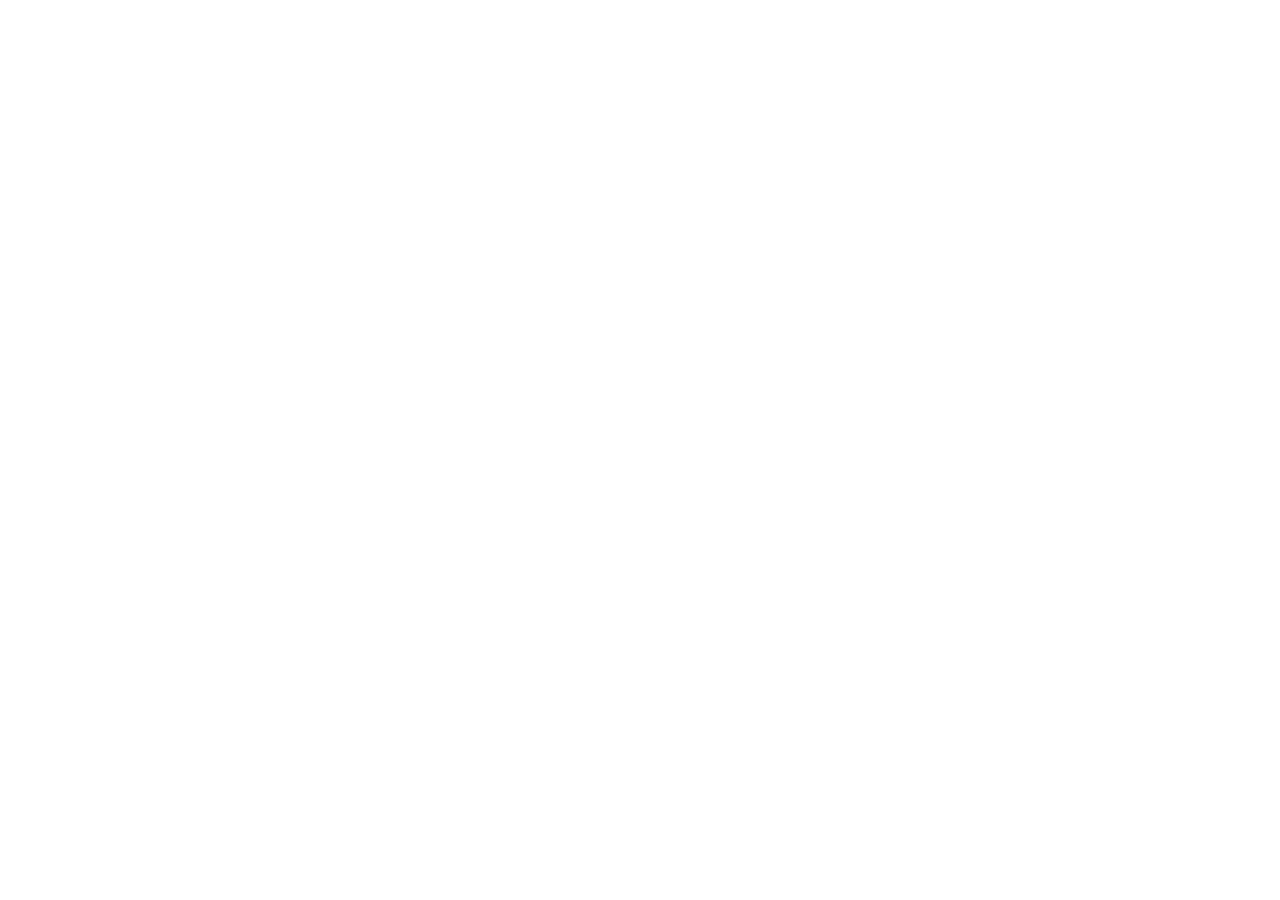
==== commit 0cb5672a: "Add files via upload" ====
--- a/index.html
+++ b/index.html
@@ -1,522 +1,14 @@
-<!DOCTYPE html>
-<html lang="en">
-<head>
-    <meta charset="UTF-8">
-    <meta name="viewport" content="width=device-width, initial-scale=1.0">
-    <title>X.com</title>
-    <link rel="stylesheet" href="https://fonts.googleapis.com/css2?family=Material+Symbols+Outlined:opsz,wght,FILL,GRAD@24,400,0,0&icon_names=add" />
-    <link rel="stylesheet"href="./css/output.css">
-
-
-    <!-- <link rel="stylesheet" href="https://fonts.googleapis.com/css2?family=Material+Symbols+Outlined:opsz,wght,FILL,GRAD@24,400,0,0&icon_names=home" /> -->
-
-    
-</head>
-<body class="bg-black">
- <div class="flex md:container mx-auto text-white">
-     <!-- w-full take the full width -->
-    <div class="first w-14 md:w-[70%] space-y-3">  
-      
-        <div class="sidebar flex items-end flex-col sticky top-0">
-            <div class="logo invert my-4 self-start mx-[20px]">
-
-                <svg viewBox="0 0 24 24" aria-hidden="true" class="r-4qtqp9 r-yyyyoo r-dnmrzs r-bnwqim r-lrvibr r-m6rgpd r-lrsllp r-1nao33i r-16y2uox r-8kz0gk w-8 m-auto"><g><path d="M18.244 2.25h3.308l-7.227 8.26 8.502 11.24H16.17l-5.214-6.817L4.99 21.75H1.68l7.73-8.835L1.254 2.25H8.08l4.713 6.231zm-1.161 17.52h1.833L7.084 4.126H5.117z"></path></g></svg>
-            </div>
-      <ul class="flex flex-col space-y-5 text-xl px-11 font-bold w-full">
-        <li class="flex items-center justify-start gap-3 px-5 hover:bg-gray-700 hover:cursor-pointer hover:border-0 hover:rounded-full"><span class="material-symbols-outlined">
-
-            <svg xmlns="http://www.w3.org/2000/svg" width="16" height="16" fill="currentColor" class="bi bi-house-door-fill" viewBox="0 0 16 16">
-                <path d="M6.5 14.5v-3.505c0-.245.25-.495.5-.495h2c.25 0 .5.25.5.5v3.5a.5.5 0 0 0 .5.5h4a.5.5 0 0 0 .5-.5v-7a.5.5 0 0 0-.146-.354L13 5.793V2.5a.5.5 0 0 0-.5-.5h-1a.5.5 0 0 0-.5.5v1.293L8.354 1.146a.5.5 0 0 0-.708 0l-6 6A.5.5 0 0 0 1.5 7.5v7a.5.5 0 0 0 .5.5h4a.5.5 0 0 0 .5-.5"/>
-              </svg>
-        
-          
-            <!-- <span class="material-symbols-outlined">
-                home
-                </span> -->
-            </span>
-            <span class="hidden md:block">Home</span></li>
-        <li class="flex items-center md:justify-start justify-center md:w-fit gap-3 px-5 hover:bg-gray-700 hover:cursor-pointer hover:border-0 hover:rounded-full w-fit">
-            <svg xmlns="http://www.w3.org/2000/svg" width="16" height="16" fill="currentColor" class="bi bi-search" viewBox="0 0 16 16">
-                <path d="M11.742 10.344a6.5 6.5 0 1 0-1.397 1.398h-.001q.044.06.098.115l3.85 3.85a1 1 0 0 0 1.415-1.414l-3.85-3.85a1 1 0 0 0-.115-.1zM12 6.5a5.5 5.5 0 1 1-11 0 5.5 5.5 0 0 1 11 0"/>
-              </svg>
-            <!-- <span class="material-symbols-outlined">
-add
-</span>  -->
-<span class="hidden md:block">Explore</span></li>
-        <li class="flex items-center justify-start gap-3 px-5 hover:bg-gray-700 hover:cursor-pointer hover:border-0 hover:rounded-full w-fit">
-            <svg xmlns="http://www.w3.org/2000/svg" width="16" height="16" fill="currentColor" class="bi bi-bell-fill" viewBox="0 0 16 16">
-                <path d="M8 16a2 2 0 0 0 2-2H6a2 2 0 0 0 2 2m.995-14.901a1 1 0 1 0-1.99 0A5 5 0 0 0 3 6c0 1.098-.5 6-2 7h14c-1.5-1-2-5.902-2-7 0-2.42-1.72-4.44-4.005-4.901"/>
-              </svg>
-            <!-- <span class="material-symbols-outlined">
-add
-</span>  -->
-<span class="hidden md:block">Notififications</span></li>
-        <li class="flex items-center justify-start gap-3 px-5 hover:bg-gray-700 hover:cursor-pointer hover:border-0 hover:rounded-full w-fit">
-            <svg xmlns="http://www.w3.org/2000/svg" width="16" height="16" fill="currentColor" class="bi bi-envelope-fill" viewBox="0 0 16 16">
-                <path d="M.05 3.555A2 2 0 0 1 2 2h12a2 2 0 0 1 1.95 1.555L8 8.414zM0 4.697v7.104l5.803-3.558zM6.761 8.83l-6.57 4.027A2 2 0 0 0 2 14h12a2 2 0 0 0 1.808-1.144l-6.57-4.027L8 9.586zm3.436-.586L16 11.801V4.697z"/>
-              </svg>
-            <!-- <span class="material-symbols-outlined">
-add
-</span>  -->
-<span class="hidden md:block">Messages</span></li>
-        <li class="flex items-center justify-start gap-3 px-5 hover:bg-gray-700 hover:cursor-pointer hover:border-0 hover:rounded-full w-fit">
-            <svg xmlns="http://www.w3.org/2000/svg" width="16" height="16" fill="currentColor" class="bi bi-slash-square" viewBox="0 0 16 16">
-                <path d="M14 1a1 1 0 0 1 1 1v12a1 1 0 0 1-1 1H2a1 1 0 0 1-1-1V2a1 1 0 0 1 1-1zM2 0a2 2 0 0 0-2 2v12a2 2 0 0 0 2 2h12a2 2 0 0 0 2-2V2a2 2 0 0 0-2-2z"/>
-                <path d="M11.354 4.646a.5.5 0 0 1 0 .708l-6 6a.5.5 0 0 1-.708-.708l6-6a.5.5 0 0 1 .708 0"/>
-              </svg>
-            <!-- <span class="material-symbols-outlined">
-add
-</span>  -->
-<span class="hidden md:block">Grok</span></li>
-        <li class="flex items-center justify-start gap-3 px-5 hover:bg-gray-700 hover:cursor-pointer hover:border-0 hover:rounded-full w-fit">
-            <svg xmlns="http://www.w3.org/2000/svg" width="16" height="16" fill="currentColor" class="bi bi-people-fill" viewBox="0 0 16 16">
-                <path d="M7 14s-1 0-1-1 1-4 5-4 5 3 5 4-1 1-1 1zm4-6a3 3 0 1 0 0-6 3 3 0 0 0 0 6m-5.784 6A2.24 2.24 0 0 1 5 13c0-1.355.68-2.75 1.936-3.72A6.3 6.3 0 0 0 5 9c-4 0-5 3-5 4s1 1 1 1zM4.5 8a2.5 2.5 0 1 0 0-5 2.5 2.5 0 0 0 0 5"/>
-              </svg>
-            <!-- <span class="material-symbols-outlined">
-add
-</span>  -->
-<span class="hidden md:block">Communities</span></li>
-        <li class="flex items-center justify-start gap-3 px-5 hover:bg-gray-700 hover:cursor-pointer hover:border-0 hover:rounded-full w-fit">
-            <svg xmlns="http://www.w3.org/2000/svg" width="16" height="16" fill="currentColor" class="bi bi-twitter-x" viewBox="0 0 16 16">
-                <path d="M12.6.75h2.454l-5.36 6.142L16 15.25h-4.937l-3.867-5.07-4.425 5.07H.316l5.733-6.57L0 .75h5.063l3.495 4.633L12.601.75Zm-.86 13.028h1.36L4.323 2.145H2.865z"/>
-              </svg>
-            <!-- <span class="material-symbols-outlined">
-add
-</span>  -->
-<span class="hidden md:block">Premium</span></li>
-        <li class="flex items-center justify-start gap-3 px-5 hover:bg-gray-700 hover:cursor-pointer hover:border-0 hover:rounded-full w-fit">
-            <svg xmlns="http://www.w3.org/2000/svg" width="16" height="16" fill="currentColor" class="bi bi-lightning" viewBox="0 0 16 16">
-                <path d="M5.52.359A.5.5 0 0 1 6 0h4a.5.5 0 0 1 .474.658L8.694 6H12.5a.5.5 0 0 1 .395.807l-7 9a.5.5 0 0 1-.873-.454L6.823 9.5H3.5a.5.5 0 0 1-.48-.641zM6.374 1 4.168 8.5H7.5a.5.5 0 0 1 .478.647L6.78 13.04 11.478 7H8a.5.5 0 0 1-.474-.658L9.306 1z"/>
-              </svg>
-            <!-- <span class="material-symbols-outlined">
-add
-</span>  -->
-<span class="hidden md:block">Verified Orgs</span></li>
-        <li class="flex items-center justify-start gap-3 px-5 hover:bg-gray-700 hover:cursor-pointer hover:border-0 hover:rounded-full w-fit">
-            <svg xmlns="http://www.w3.org/2000/svg" width="16" height="16" fill="currentColor" class="bi bi-person" viewBox="0 0 16 16">
-                <path d="M8 8a3 3 0 1 0 0-6 3 3 0 0 0 0 6m2-3a2 2 0 1 1-4 0 2 2 0 0 1 4 0m4 8c0 1-1 1-1 1H3s-1 0-1-1 1-4 6-4 6 3 6 4m-1-.004c-.001-.246-.154-.986-.832-1.664C11.516 10.68 10.289 10 8 10s-3.516.68-4.168 1.332c-.678.678-.83 1.418-.832 1.664z"/>
-              </svg>
-            <!-- <span class="material-symbols-outlined">
-add
-</span>  -->
-<span class="hidden md:block">Profile</span></li>
-        <li class="flex items-center justify-start gap-3 px-5 hover:bg-gray-700 hover:cursor-pointer hover:border-0 hover:rounded-full w-fit">
-            <svg xmlns="http://www.w3.org/2000/svg" width="16" height="16" fill="currentColor" class="bi bi-three-dots" viewBox="0 0 16 16">
-                <path d="M3 9.5a1.5 1.5 0 1 1 0-3 1.5 1.5 0 0 1 0 3m5 0a1.5 1.5 0 1 1 0-3 1.5 1.5 0 0 1 0 3m5 0a1.5 1.5 0 1 1 0-3 1.5 1.5 0 0 1 0 3"/>
-              </svg>
-            <!-- <span class="material-symbols-outlined">
-add
-</span>  -->
-<span class="hidden md:block">More</span></li>
-<li>
-    <div class="button text-center w-full my-2">
-        <button class="hidden md:block bg-white text-black px-20 py-3 rounded-full text-lg">Post</button>
-        <button class="md:hidden bg-white text-black px-4 py-3 rounded-full text-lg">
-        <svg xmlns="http://www.w3.org/2000/svg" width="16" height="16" fill="currentColor" class="bi bi-pen-fill" viewBox="0 0 16 16">
-            <path d="m13.498.795.149-.149a1.207 1.207 0 1 1 1.707 1.708l-.149.148a1.5 1.5 0 0 1-.059 2.059L4.854 14.854a.5.5 0 0 1-.233.131l-4 1a.5.5 0 0 1-.606-.606l1-4a.5.5 0 0 1 .131-.232l9.642-9.642a.5.5 0 0 0-.642.056L6.854 4.854a.5.5 0 1 1-.708-.708L9.44.854A1.5 1.5 0 0 1 11.5.796a1.5 1.5 0 0 1 1.998-.001"/>
-          </svg>
-          </button>
-      </div>
-    
-</li>
-      </ul>
-    
-        </div>
-        
-    </div>
-    <div class="second w-full border-l border-r border-gray-600">
-    <div class="top flex p-3 z-10 relative">
-        
-<div class="absolute bg-blue-500 w-16 h-1.5 bottom-0 left-[20.3%] rounded-full">
-
-</div>
-        <div class="left bg-red-6000 w-1/2 flex items-center justify-center font-bold text-lg cursor-pointer">
-For you
-        </div>
-        <div class="right bg-green-5000 w-1/2 flex items-center justify-center font-bold text-lg cursor-pointer">
-Following
-        </div>
-    
-    </div>
-    
-<div class="h-[1px] bg-gray-700 w-full"></div>
-<div class="whatsHappening flex gap-3 my-3">
-    <div class="image m-3">
-        <img src="	https://pbs.twimg.com/profile_images/1871884329758167040/uTxWDWfV_bigger.jpg"class="rounded-full">
-    </div>
-   <div class="w-full">
-    <input class="w-full bg-black text-white h-9 my-3 outline-none text-xl"type="text"placeholder="What is happening?!">
-    
-    <div class="glob flex items-center gap-2 cursor-pointer text-blue-500 my-2">
-        <svg xmlns="http://www.w3.org/2000/svg" width="16" height="16" fill="currentColor" class="bi bi-globe-central-south-asia" viewBox="0 0 16 16">
-            <path d="M8 0a8 8 0 1 0 0 16A8 8 0 0 0 8 0M4.882 1.731a.48.48 0 0 0 .14.291.487.487 0 0 1-.126.78l-.291.146a.7.7 0 0 0-.188.135l-.48.48a1 1 0 0 1-1.023.242l-.02-.007a1 1 0 0 0-.462-.04 7 7 0 0 1 2.45-2.027m-3 9.674.86-.216a1 1 0 0 0 .758-.97v-.184a1 1 0 0 1 .445-.832l.04-.026a1 1 0 0 0 .152-1.54L3.121 6.621a.414.414 0 0 1 .542-.624l1.09.818a.5.5 0 0 0 .523.047.5.5 0 0 1 .724.447v.455a.8.8 0 0 0 .131.433l.795 1.192a1 1 0 0 1 .116.238l.73 2.19a1 1 0 0 0 .949.683h.058a1 1 0 0 0 .949-.684l.73-2.189a1 1 0 0 1 .116-.238l.791-1.187A.45.45 0 0 1 11.743 8c.16 0 .306.084.392.218.557.875 1.63 2.282 2.365 2.282l.04-.001a7.003 7.003 0 0 1-12.658.905Z"/>
-        </svg>
-        <span class="font-bold">Everyone can reply</span>
-    </div>
-    <div class="w-[90%] h-[1px] bg-gray-400 my-4"></div>
-    
-<div class="blue-icons flex gap-4 text-blue-500 cursor-pointer">
-    <svg xmlns="http://www.w3.org/2000/svg" width="16" height="16" fill="currentColor" class="bi bi-image" viewBox="0 0 16 16">
-        <path d="M6.002 5.5a1.5 1.5 0 1 1-3 0 1.5 1.5 0 0 1 3 0"/>
-        <path d="M2.002 1a2 2 0 0 0-2 2v10a2 2 0 0 0 2 2h12a2 2 0 0 0 2-2V3a2 2 0 0 0-2-2zm12 1a1 1 0 0 1 1 1v6.5l-3.777-1.947a.5.5 0 0 0-.577.093l-3.71 3.71-2.66-1.772a.5.5 0 0 0-.63.062L1.002 12V3a1 1 0 0 1 1-1z"/>
-      </svg>
-      
-      <svg xmlns="http://www.w3.org/2000/svg" width="16" height="16" fill="currentColor" class="bi bi-filetype-gif" viewBox="0 0 16 16">
-        <path fill-rule="evenodd" d="M14 4.5V14a2 2 0 0 1-2 2H9v-1h3a1 1 0 0 0 1-1V4.5h-2A1.5 1.5 0 0 1 9.5 3V1H4a1 1 0 0 0-1 1v9H2V2a2 2 0 0 1 2-2h5.5zM3.278 13.124a1.4 1.4 0 0 0-.14-.492 1.3 1.3 0 0 0-.314-.407 1.5 1.5 0 0 0-.48-.275 1.9 1.9 0 0 0-.636-.1q-.542 0-.926.229a1.5 1.5 0 0 0-.583.632 2.1 2.1 0 0 0-.199.95v.506q0 .408.105.745.105.336.32.58.213.243.533.377.323.132.753.132.402 0 .697-.111a1.29 1.29 0 0 0 .788-.77q.097-.261.097-.551v-.797H1.717v.589h.823v.255q0 .199-.09.363a.67.67 0 0 1-.273.264 1 1 0 0 1-.457.096.87.87 0 0 1-.519-.146.9.9 0 0 1-.305-.413 1.8 1.8 0 0 1-.096-.615v-.499q0-.547.234-.85.237-.3.665-.301a1 1 0 0 1 .3.044q.136.044.236.126a.7.7 0 0 1 .17.19.8.8 0 0 1 .097.25zm1.353 2.801v-3.999H3.84v4h.79Zm1.493-1.59v1.59h-.791v-3.999H7.88v.653H6.124v1.117h1.605v.638z"/>
-      </svg>
-
-      <svg xmlns="http://www.w3.org/2000/svg" width="16" height="16" fill="currentColor" class="bi bi-slash-square" viewBox="0 0 16 16">
-        <path d="M14 1a1 1 0 0 1 1 1v12a1 1 0 0 1-1 1H2a1 1 0 0 1-1-1V2a1 1 0 0 1 1-1zM2 0a2 2 0 0 0-2 2v12a2 2 0 0 0 2 2h12a2 2 0 0 0 2-2V2a2 2 0 0 0-2-2z"/>
-        <path d="M11.354 4.646a.5.5 0 0 1 0 .708l-6 6a.5.5 0 0 1-.708-.708l6-6a.5.5 0 0 1 .708 0"/>
-      </svg>
-
-      <svg xmlns="http://www.w3.org/2000/svg" width="16" height="16" fill="currentColor" class="bi bi-list-task" viewBox="0 0 16 16">
-        <path fill-rule="evenodd" d="M2 2.5a.5.5 0 0 0-.5.5v1a.5.5 0 0 0 .5.5h1a.5.5 0 0 0 .5-.5V3a.5.5 0 0 0-.5-.5zM3 3H2v1h1z"/>
-        <path d="M5 3.5a.5.5 0 0 1 .5-.5h9a.5.5 0 0 1 0 1h-9a.5.5 0 0 1-.5-.5M5.5 7a.5.5 0 0 0 0 1h9a.5.5 0 0 0 0-1zm0 4a.5.5 0 0 0 0 1h9a.5.5 0 0 0 0-1z"/>
-        <path fill-rule="evenodd" d="M1.5 7a.5.5 0 0 1 .5-.5h1a.5.5 0 0 1 .5.5v1a.5.5 0 0 1-.5.5H2a.5.5 0 0 1-.5-.5zM2 7h1v1H2zm0 3.5a.5.5 0 0 0-.5.5v1a.5.5 0 0 0 .5.5h1a.5.5 0 0 0 .5-.5v-1a.5.5 0 0 0-.5-.5zm1 .5H2v1h1z"/>
-      </svg>
-
-      <svg xmlns="http://www.w3.org/2000/svg" width="16" height="16" fill="currentColor" class="bi bi-emoji-smile-fill" viewBox="0 0 16 16">
-        <path d="M8 16A8 8 0 1 0 8 0a8 8 0 0 0 0 16M7 6.5C7 7.328 6.552 8 6 8s-1-.672-1-1.5S5.448 5 6 5s1 .672 1 1.5M4.285 9.567a.5.5 0 0 1 .683.183A3.5 3.5 0 0 0 8 11.5a3.5 3.5 0 0 0 3.032-1.75.5.5 0 1 1 .866.5A4.5 4.5 0 0 1 8 12.5a4.5 4.5 0 0 1-3.898-2.25.5.5 0 0 1 .183-.683M10 8c-.552 0-1-.672-1-1.5S9.448 5 10 5s1 .672 1 1.5S10.552 8 10 8"/>
-      </svg>
-      <svg xmlns="http://www.w3.org/2000/svg" width="16" height="16" fill="currentColor" class="bi bi-calendar2-minus-fill" viewBox="0 0 16 16">
-        <path d="M3.5 0a.5.5 0 0 1 .5.5V1h8V.5a.5.5 0 0 1 1 0V1h1a2 2 0 0 1 2 2v11a2 2 0 0 1-2 2H2a2 2 0 0 1-2-2V3a2 2 0 0 1 2-2h1V.5a.5.5 0 0 1 .5-.5m9.954 3H2.545c-.3 0-.545.224-.545.5v1c0 .276.244.5.545.5h10.91c.3 0 .545-.224.545-.5v-1c0-.276-.244-.5-.546-.5M6 10a.5.5 0 0 0 0 1h4a.5.5 0 0 0 0-1z"/>
-      </svg>
-
-      <svg xmlns="http://www.w3.org/2000/svg" width="16" height="16" fill="currentColor" class="bi bi-geo-alt-fill" viewBox="0 0 16 16">
-        <path d="M8 16s6-5.686 6-10A6 6 0 0 0 2 6c0 4.314 6 10 6 10m0-7a3 3 0 1 1 0-6 3 3 0 0 1 0 6"/>
-      </svg>
-</div>
-
-
-</div>
-
-</div>
-<hr>
-<div class="posts">
-    <div class="post">
-        <div class="flex">
-        <div class="image m-4">
-
-            <img class="rounded-full w-14"src="	https://pbs.twimg.com/profile_images/1858316737780781056/kPL61o0F_bigger.jpg">
-        </div>
-<div class="content my-3">
-    <span class="font-bold hover:underline hover:cursor-pointer text-white">Elon Musk </span>
-    <span class="text-gray-500">@elonmusk · 11h</span>
-    
-    <div>Grok can recognize and explain almost any image, from medical records to WW2 aircraft to memes!</div>
-    
-    <div class="postImg m-4 ml-0">
-        <img src="https://pbs.twimg.com/media/Gfjdo8GXUAAOMV8?format=jpg&name=medium">
-    </div>
-    <div class="icons text-gray-400 flex mx-4 items-center my-0 justify-between mb-[12px] cursor-pointer">
-   
-    <svg xmlns="http://www.w3.org/2000/svg" width="16" height="16" fill="currentColor" class="hover:text-blue-500 bi bi-chat" viewBox="0 0 16 16">
-        <path d="M2.678 11.894a1 1 0 0 1 .287.801 11 11 0 0 1-.398 2c1.395-.323 2.247-.697 2.634-.893a1 1 0 0 1 .71-.074A8 8 0 0 0 8 14c3.996 0 7-2.807 7-6s-3.004-6-7-6-7 2.808-7 6c0 1.468.617 2.83 1.678 3.894m-.493 3.905a22 22 0 0 1-.713.129c-.2.032-.352-.176-.273-.362a10 10 0 0 0 .244-.637l.003-.01c.248-.72.45-1.548.524-2.319C.743 11.37 0 9.76 0 8c0-3.866 3.582-7 8-7s8 3.134 8 7-3.582 7-8 7a9 9 0 0 1-2.347-.306c-.52.263-1.639.742-3.468 1.105"/>
-      </svg>
-      <span class="hover:text-blue-500">4.8K</span>
-   
-
-      <svg xmlns="http://www.w3.org/2000/svg" width="16" height="16" fill="currentColor" class="hover:text-green-500 bi bi-repeat" viewBox="0 0 16 16">
-        <path d="M11 5.466V4H5a4 4 0 0 0-3.584 5.777.5.5 0 1 1-.896.446A5 5 0 0 1 5 3h6V1.534a.25.25 0 0 1 .41-.192l2.36 1.966c.12.1.12.284 0 .384l-2.36 1.966a.25.25 0 0 1-.41-.192m3.81.086a.5.5 0 0 1 .67.225A5 5 0 0 1 11 13H5v1.466a.25.25 0 0 1-.41.192l-2.36-1.966a.25.25 0 0 1 0-.384l2.36-1.966a.25.25 0 0 1 .41.192V12h6a4 4 0 0 0 3.585-5.777.5.5 0 0 1 .225-.67Z"/>
-      </svg>
-      <span class="hover:text-green-500">5.2K</span>
-   
-      <svg xmlns="http://www.w3.org/2000/svg" width="16" height="16" fill="currentColor" class="hover:text-red-500 bi bi-heart" viewBox="0 0 16 16">
-        <path d="m8 2.748-.717-.737C5.6.281 2.514.878 1.4 3.053c-.523 1.023-.641 2.5.314 4.385.92 1.815 2.834 3.989 6.286 6.357 3.452-2.368 5.365-4.542 6.286-6.357.955-1.886.838-3.362.314-4.385C13.486.878 10.4.28 8.717 2.01zM8 15C-7.333 4.868 3.279-3.04 7.824 1.143q.09.083.176.171a3 3 0 0 1 .176-.17C12.72-3.042 23.333 4.867 8 15"/>
-      </svg>
-      <span class="hover:text-red-500">32K</span>
-
-      <svg xmlns="http://www.w3.org/2000/svg" width="16" height="16" fill="currentColor" class="hover:text-blue-500 bi bi-bar-chart-fill" viewBox="0 0 16 16">
-        <path d="M1 11a1 1 0 0 1 1-1h2a1 1 0 0 1 1 1v3a1 1 0 0 1-1 1H2a1 1 0 0 1-1-1zm5-4a1 1 0 0 1 1-1h2a1 1 0 0 1 1 1v7a1 1 0 0 1-1 1H7a1 1 0 0 1-1-1zm5-5a1 1 0 0 1 1-1h2a1 1 0 0 1 1 1v12a1 1 0 0 1-1 1h-2a1 1 0 0 1-1-1z"/>
-      </svg>
-      <span class="hover:text-blue-500">14M</span>
-
-      <svg xmlns="http://www.w3.org/2000/svg" width="16" height="16" fill="currentColor" class="hover:text-blue-500 bi bi-bookmark" viewBox="0 0 16 16">
-        <path d="M2 2a2 2 0 0 1 2-2h8a2 2 0 0 1 2 2v13.5a.5.5 0 0 1-.777.416L8 13.101l-5.223 2.815A.5.5 0 0 1 2 15.5zm2-1a1 1 0 0 0-1 1v12.566l4.723-2.482a.5.5 0 0 1 .554 0L13 14.566V2a1 1 0 0 0-1-1z"/>
-      </svg>
-      
-      
-    </div>
-    
-   
-    
-</div>
-
-    </div>
- 
-
-</div>
-
-
-<hr>
-
-<div class="post">
-    <div class="flex">
-    <div class="image m-4">
-
-        <img class="rounded-full w-14"src="	https://pbs.twimg.com/profile_images/1858316737780781056/kPL61o0F_bigger.jpg">
-    </div>
-<div class="content my-3">
-<span class="font-bold hover:underline hover:cursor-pointer text-white">Elon Musk </span>
-<span class="text-gray-500">@elonmusk · 11h</span>
-
-<div>Grok can recognize and explain almost any image, from medical records to WW2 aircraft to memes!</div>
-
-<div class="postImg m-4 ml-0">
-    <img src="https://pbs.twimg.com/media/Gfjdo8GXUAAOMV8?format=jpg&name=medium">
-</div>
-<div class="icons text-gray-400 flex mx-4 items-center my-0 justify-between mb-[12px] cursor-pointer">
-
-<svg xmlns="http://www.w3.org/2000/svg" width="16" height="16" fill="currentColor" class="hover:text-blue-500 bi bi-chat" viewBox="0 0 16 16">
-    <path d="M2.678 11.894a1 1 0 0 1 .287.801 11 11 0 0 1-.398 2c1.395-.323 2.247-.697 2.634-.893a1 1 0 0 1 .71-.074A8 8 0 0 0 8 14c3.996 0 7-2.807 7-6s-3.004-6-7-6-7 2.808-7 6c0 1.468.617 2.83 1.678 3.894m-.493 3.905a22 22 0 0 1-.713.129c-.2.032-.352-.176-.273-.362a10 10 0 0 0 .244-.637l.003-.01c.248-.72.45-1.548.524-2.319C.743 11.37 0 9.76 0 8c0-3.866 3.582-7 8-7s8 3.134 8 7-3.582 7-8 7a9 9 0 0 1-2.347-.306c-.52.263-1.639.742-3.468 1.105"/>
-  </svg>
-  <span class="hover:text-blue-500">4.8K</span>
-
-
-  <svg xmlns="http://www.w3.org/2000/svg" width="16" height="16" fill="currentColor" class="hover:text-green-500 bi bi-repeat" viewBox="0 0 16 16">
-    <path d="M11 5.466V4H5a4 4 0 0 0-3.584 5.777.5.5 0 1 1-.896.446A5 5 0 0 1 5 3h6V1.534a.25.25 0 0 1 .41-.192l2.36 1.966c.12.1.12.284 0 .384l-2.36 1.966a.25.25 0 0 1-.41-.192m3.81.086a.5.5 0 0 1 .67.225A5 5 0 0 1 11 13H5v1.466a.25.25 0 0 1-.41.192l-2.36-1.966a.25.25 0 0 1 0-.384l2.36-1.966a.25.25 0 0 1 .41.192V12h6a4 4 0 0 0 3.585-5.777.5.5 0 0 1 .225-.67Z"/>
-  </svg>
-  <span class="hover:text-green-500">5.2K</span>
-
-  <svg xmlns="http://www.w3.org/2000/svg" width="16" height="16" fill="currentColor" class="hover:text-red-500 bi bi-heart" viewBox="0 0 16 16">
-    <path d="m8 2.748-.717-.737C5.6.281 2.514.878 1.4 3.053c-.523 1.023-.641 2.5.314 4.385.92 1.815 2.834 3.989 6.286 6.357 3.452-2.368 5.365-4.542 6.286-6.357.955-1.886.838-3.362.314-4.385C13.486.878 10.4.28 8.717 2.01zM8 15C-7.333 4.868 3.279-3.04 7.824 1.143q.09.083.176.171a3 3 0 0 1 .176-.17C12.72-3.042 23.333 4.867 8 15"/>
-  </svg>
-  <span class="hover:text-red-500">32K</span>
-
-  <svg xmlns="http://www.w3.org/2000/svg" width="16" height="16" fill="currentColor" class="hover:text-blue-500 bi bi-bar-chart-fill" viewBox="0 0 16 16">
-    <path d="M1 11a1 1 0 0 1 1-1h2a1 1 0 0 1 1 1v3a1 1 0 0 1-1 1H2a1 1 0 0 1-1-1zm5-4a1 1 0 0 1 1-1h2a1 1 0 0 1 1 1v7a1 1 0 0 1-1 1H7a1 1 0 0 1-1-1zm5-5a1 1 0 0 1 1-1h2a1 1 0 0 1 1 1v12a1 1 0 0 1-1 1h-2a1 1 0 0 1-1-1z"/>
-  </svg>
-  <span class="hover:text-blue-500">14M</span>
-
-  <svg xmlns="http://www.w3.org/2000/svg" width="16" height="16" fill="currentColor" class="hover:text-blue-500 bi bi-bookmark" viewBox="0 0 16 16">
-    <path d="M2 2a2 2 0 0 1 2-2h8a2 2 0 0 1 2 2v13.5a.5.5 0 0 1-.777.416L8 13.101l-5.223 2.815A.5.5 0 0 1 2 15.5zm2-1a1 1 0 0 0-1 1v12.566l4.723-2.482a.5.5 0 0 1 .554 0L13 14.566V2a1 1 0 0 0-1-1z"/>
-  </svg>
-  
-  
-</div>
-
-
-
-</div>
-
-</div>
-
-
-</div>
-<hr>
-<div class="post">
-    <div class="flex">
-    <div class="image m-4">
-
-        <img class="rounded-full w-14"src="	https://pbs.twimg.com/profile_images/1858316737780781056/kPL61o0F_bigger.jpg">
-    </div>
-<div class="content my-3">
-<span class="font-bold hover:underline hover:cursor-pointer text-white">Elon Musk </span>
-<span class="text-gray-500">@elonmusk · 11h</span>
-
-<div>Grok can recognize and explain almost any image, from medical records to WW2 aircraft to memes!</div>
-
-<div class="postImg m-4 ml-0">
-    <img src="https://pbs.twimg.com/media/Gfjdo8GXUAAOMV8?format=jpg&name=medium">
-</div>
-<div class="icons text-gray-400 flex mx-4 items-center my-0 justify-between mb-[12px] cursor-pointer">
-
-<svg xmlns="http://www.w3.org/2000/svg" width="16" height="16" fill="currentColor" class="hover:text-blue-500 bi bi-chat" viewBox="0 0 16 16">
-    <path d="M2.678 11.894a1 1 0 0 1 .287.801 11 11 0 0 1-.398 2c1.395-.323 2.247-.697 2.634-.893a1 1 0 0 1 .71-.074A8 8 0 0 0 8 14c3.996 0 7-2.807 7-6s-3.004-6-7-6-7 2.808-7 6c0 1.468.617 2.83 1.678 3.894m-.493 3.905a22 22 0 0 1-.713.129c-.2.032-.352-.176-.273-.362a10 10 0 0 0 .244-.637l.003-.01c.248-.72.45-1.548.524-2.319C.743 11.37 0 9.76 0 8c0-3.866 3.582-7 8-7s8 3.134 8 7-3.582 7-8 7a9 9 0 0 1-2.347-.306c-.52.263-1.639.742-3.468 1.105"/>
-  </svg>
-  <span class="hover:text-blue-500">4.8K</span>
-
-
-  <svg xmlns="http://www.w3.org/2000/svg" width="16" height="16" fill="currentColor" class="hover:text-green-500 bi bi-repeat" viewBox="0 0 16 16">
-    <path d="M11 5.466V4H5a4 4 0 0 0-3.584 5.777.5.5 0 1 1-.896.446A5 5 0 0 1 5 3h6V1.534a.25.25 0 0 1 .41-.192l2.36 1.966c.12.1.12.284 0 .384l-2.36 1.966a.25.25 0 0 1-.41-.192m3.81.086a.5.5 0 0 1 .67.225A5 5 0 0 1 11 13H5v1.466a.25.25 0 0 1-.41.192l-2.36-1.966a.25.25 0 0 1 0-.384l2.36-1.966a.25.25 0 0 1 .41.192V12h6a4 4 0 0 0 3.585-5.777.5.5 0 0 1 .225-.67Z"/>
-  </svg>
-  <span class="hover:text-green-500">5.2K</span>
-
-  <svg xmlns="http://www.w3.org/2000/svg" width="16" height="16" fill="currentColor" class="hover:text-red-500 bi bi-heart" viewBox="0 0 16 16">
-    <path d="m8 2.748-.717-.737C5.6.281 2.514.878 1.4 3.053c-.523 1.023-.641 2.5.314 4.385.92 1.815 2.834 3.989 6.286 6.357 3.452-2.368 5.365-4.542 6.286-6.357.955-1.886.838-3.362.314-4.385C13.486.878 10.4.28 8.717 2.01zM8 15C-7.333 4.868 3.279-3.04 7.824 1.143q.09.083.176.171a3 3 0 0 1 .176-.17C12.72-3.042 23.333 4.867 8 15"/>
-  </svg>
-  <span class="hover:text-red-500">32K</span>
-
-  <svg xmlns="http://www.w3.org/2000/svg" width="16" height="16" fill="currentColor" class="hover:text-blue-500 bi bi-bar-chart-fill" viewBox="0 0 16 16">
-    <path d="M1 11a1 1 0 0 1 1-1h2a1 1 0 0 1 1 1v3a1 1 0 0 1-1 1H2a1 1 0 0 1-1-1zm5-4a1 1 0 0 1 1-1h2a1 1 0 0 1 1 1v7a1 1 0 0 1-1 1H7a1 1 0 0 1-1-1zm5-5a1 1 0 0 1 1-1h2a1 1 0 0 1 1 1v12a1 1 0 0 1-1 1h-2a1 1 0 0 1-1-1z"/>
-  </svg>
-  <span class="hover:text-blue-500">14M</span>
-
-  <svg xmlns="http://www.w3.org/2000/svg" width="16" height="16" fill="currentColor" class="hover:text-blue-500 bi bi-bookmark" viewBox="0 0 16 16">
-    <path d="M2 2a2 2 0 0 1 2-2h8a2 2 0 0 1 2 2v13.5a.5.5 0 0 1-.777.416L8 13.101l-5.223 2.815A.5.5 0 0 1 2 15.5zm2-1a1 1 0 0 0-1 1v12.566l4.723-2.482a.5.5 0 0 1 .554 0L13 14.566V2a1 1 0 0 0-1-1z"/>
-  </svg>
-  
-  
-</div>
-
-
-
-</div>
-
-</div>
-
-
-</div>
-<hr>
-<div class="post">
-    <div class="flex">
-    <div class="image m-4">
-
-        <img class="rounded-full w-14"src="	https://pbs.twimg.com/profile_images/1858316737780781056/kPL61o0F_bigger.jpg">
-    </div>
-<div class="content my-3">
-<span class="font-bold hover:underline hover:cursor-pointer text-white">Elon Musk </span>
-<span class="text-gray-500">@elonmusk · 11h</span>
-
-<div>Grok can recognize and explain almost any image, from medical records to WW2 aircraft to memes!</div>
-
-<div class="postImg m-4 ml-0">
-    <img src="https://pbs.twimg.com/media/Gfjdo8GXUAAOMV8?format=jpg&name=medium">
-</div>
-<div class="icons text-gray-400 flex mx-4 items-center my-0 justify-between mb-[12px] cursor-pointer">
-
-<svg xmlns="http://www.w3.org/2000/svg" width="16" height="16" fill="currentColor" class="hover:text-blue-500 bi bi-chat" viewBox="0 0 16 16">
-    <path d="M2.678 11.894a1 1 0 0 1 .287.801 11 11 0 0 1-.398 2c1.395-.323 2.247-.697 2.634-.893a1 1 0 0 1 .71-.074A8 8 0 0 0 8 14c3.996 0 7-2.807 7-6s-3.004-6-7-6-7 2.808-7 6c0 1.468.617 2.83 1.678 3.894m-.493 3.905a22 22 0 0 1-.713.129c-.2.032-.352-.176-.273-.362a10 10 0 0 0 .244-.637l.003-.01c.248-.72.45-1.548.524-2.319C.743 11.37 0 9.76 0 8c0-3.866 3.582-7 8-7s8 3.134 8 7-3.582 7-8 7a9 9 0 0 1-2.347-.306c-.52.263-1.639.742-3.468 1.105"/>
-  </svg>
-  <span class="hover:text-blue-500">4.8K</span>
-
-
-  <svg xmlns="http://www.w3.org/2000/svg" width="16" height="16" fill="currentColor" class="hover:text-green-500 bi bi-repeat" viewBox="0 0 16 16">
-    <path d="M11 5.466V4H5a4 4 0 0 0-3.584 5.777.5.5 0 1 1-.896.446A5 5 0 0 1 5 3h6V1.534a.25.25 0 0 1 .41-.192l2.36 1.966c.12.1.12.284 0 .384l-2.36 1.966a.25.25 0 0 1-.41-.192m3.81.086a.5.5 0 0 1 .67.225A5 5 0 0 1 11 13H5v1.466a.25.25 0 0 1-.41.192l-2.36-1.966a.25.25 0 0 1 0-.384l2.36-1.966a.25.25 0 0 1 .41.192V12h6a4 4 0 0 0 3.585-5.777.5.5 0 0 1 .225-.67Z"/>
-  </svg>
-  <span class="hover:text-green-500">5.2K</span>
-
-  <svg xmlns="http://www.w3.org/2000/svg" width="16" height="16" fill="currentColor" class="hover:text-red-500 bi bi-heart" viewBox="0 0 16 16">
-    <path d="m8 2.748-.717-.737C5.6.281 2.514.878 1.4 3.053c-.523 1.023-.641 2.5.314 4.385.92 1.815 2.834 3.989 6.286 6.357 3.452-2.368 5.365-4.542 6.286-6.357.955-1.886.838-3.362.314-4.385C13.486.878 10.4.28 8.717 2.01zM8 15C-7.333 4.868 3.279-3.04 7.824 1.143q.09.083.176.171a3 3 0 0 1 .176-.17C12.72-3.042 23.333 4.867 8 15"/>
-  </svg>
-  <span class="hover:text-red-500">32K</span>
-
-  <svg xmlns="http://www.w3.org/2000/svg" width="16" height="16" fill="currentColor" class="hover:text-blue-500 bi bi-bar-chart-fill" viewBox="0 0 16 16">
-    <path d="M1 11a1 1 0 0 1 1-1h2a1 1 0 0 1 1 1v3a1 1 0 0 1-1 1H2a1 1 0 0 1-1-1zm5-4a1 1 0 0 1 1-1h2a1 1 0 0 1 1 1v7a1 1 0 0 1-1 1H7a1 1 0 0 1-1-1zm5-5a1 1 0 0 1 1-1h2a1 1 0 0 1 1 1v12a1 1 0 0 1-1 1h-2a1 1 0 0 1-1-1z"/>
-  </svg>
-  <span class="hover:text-blue-500">14M</span>
-
-  <svg xmlns="http://www.w3.org/2000/svg" width="16" height="16" fill="currentColor" class="hover:text-blue-500 bi bi-bookmark" viewBox="0 0 16 16">
-    <path d="M2 2a2 2 0 0 1 2-2h8a2 2 0 0 1 2 2v13.5a.5.5 0 0 1-.777.416L8 13.101l-5.223 2.815A.5.5 0 0 1 2 15.5zm2-1a1 1 0 0 0-1 1v12.566l4.723-2.482a.5.5 0 0 1 .554 0L13 14.566V2a1 1 0 0 0-1-1z"/>
-  </svg>
-  
-  
-</div>
-
-
-
-</div>
-
-</div>
-
-
-</div>
-<hr>
-
-<div class="post">
-    <div class="flex">
-    <div class="image m-4">
-
-        <img class="rounded-full w-14"src="	https://pbs.twimg.com/profile_images/1858316737780781056/kPL61o0F_bigger.jpg">
-    </div>
-<div class="content my-3">
-<span class="font-bold hover:underline hover:cursor-pointer text-white">Elon Musk </span>
-<span class="text-gray-500">@elonmusk · 11h</span>
-
-<div>Grok can recognize and explain almost any image, from medical records to WW2 aircraft to memes!</div>
-
-<div class="postImg m-4 ml-0">
-    <img src="https://pbs.twimg.com/media/Gfjdo8GXUAAOMV8?format=jpg&name=medium">
-</div>
-<div class="icons text-gray-400 flex mx-4 items-center my-0 justify-between mb-[12px] cursor-pointer">
-
-<svg xmlns="http://www.w3.org/2000/svg" width="16" height="16" fill="currentColor" class="hover:text-blue-500 bi bi-chat" viewBox="0 0 16 16">
-    <path d="M2.678 11.894a1 1 0 0 1 .287.801 11 11 0 0 1-.398 2c1.395-.323 2.247-.697 2.634-.893a1 1 0 0 1 .71-.074A8 8 0 0 0 8 14c3.996 0 7-2.807 7-6s-3.004-6-7-6-7 2.808-7 6c0 1.468.617 2.83 1.678 3.894m-.493 3.905a22 22 0 0 1-.713.129c-.2.032-.352-.176-.273-.362a10 10 0 0 0 .244-.637l.003-.01c.248-.72.45-1.548.524-2.319C.743 11.37 0 9.76 0 8c0-3.866 3.582-7 8-7s8 3.134 8 7-3.582 7-8 7a9 9 0 0 1-2.347-.306c-.52.263-1.639.742-3.468 1.105"/>
-  </svg>
-  <span class="hover:text-blue-500">4.8K</span>
-
-
-  <svg xmlns="http://www.w3.org/2000/svg" width="16" height="16" fill="currentColor" class="hover:text-green-500 bi bi-repeat" viewBox="0 0 16 16">
-    <path d="M11 5.466V4H5a4 4 0 0 0-3.584 5.777.5.5 0 1 1-.896.446A5 5 0 0 1 5 3h6V1.534a.25.25 0 0 1 .41-.192l2.36 1.966c.12.1.12.284 0 .384l-2.36 1.966a.25.25 0 0 1-.41-.192m3.81.086a.5.5 0 0 1 .67.225A5 5 0 0 1 11 13H5v1.466a.25.25 0 0 1-.41.192l-2.36-1.966a.25.25 0 0 1 0-.384l2.36-1.966a.25.25 0 0 1 .41.192V12h6a4 4 0 0 0 3.585-5.777.5.5 0 0 1 .225-.67Z"/>
-  </svg>
-  <span class="hover:text-green-500">5.2K</span>
-
-  <svg xmlns="http://www.w3.org/2000/svg" width="16" height="16" fill="currentColor" class="hover:text-red-500 bi bi-heart" viewBox="0 0 16 16">
-    <path d="m8 2.748-.717-.737C5.6.281 2.514.878 1.4 3.053c-.523 1.023-.641 2.5.314 4.385.92 1.815 2.834 3.989 6.286 6.357 3.452-2.368 5.365-4.542 6.286-6.357.955-1.886.838-3.362.314-4.385C13.486.878 10.4.28 8.717 2.01zM8 15C-7.333 4.868 3.279-3.04 7.824 1.143q.09.083.176.171a3 3 0 0 1 .176-.17C12.72-3.042 23.333 4.867 8 15"/>
-  </svg>
-  <span class="hover:text-red-500">32K</span>
-
-  <svg xmlns="http://www.w3.org/2000/svg" width="16" height="16" fill="currentColor" class="hover:text-blue-500 bi bi-bar-chart-fill" viewBox="0 0 16 16">
-    <path d="M1 11a1 1 0 0 1 1-1h2a1 1 0 0 1 1 1v3a1 1 0 0 1-1 1H2a1 1 0 0 1-1-1zm5-4a1 1 0 0 1 1-1h2a1 1 0 0 1 1 1v7a1 1 0 0 1-1 1H7a1 1 0 0 1-1-1zm5-5a1 1 0 0 1 1-1h2a1 1 0 0 1 1 1v12a1 1 0 0 1-1 1h-2a1 1 0 0 1-1-1z"/>
-  </svg>
-  <span class="hover:text-blue-500">14M</span>
-
-  <svg xmlns="http://www.w3.org/2000/svg" width="16" height="16" fill="currentColor" class="hover:text-blue-500 bi bi-bookmark" viewBox="0 0 16 16">
-    <path d="M2 2a2 2 0 0 1 2-2h8a2 2 0 0 1 2 2v13.5a.5.5 0 0 1-.777.416L8 13.101l-5.223 2.815A.5.5 0 0 1 2 15.5zm2-1a1 1 0 0 0-1 1v12.566l4.723-2.482a.5.5 0 0 1 .554 0L13 14.566V2a1 1 0 0 0-1-1z"/>
-  </svg>
-  
-  
-</div>
-
-
-
-</div>
-
-</div>
-
-
-</div>
-
-</div>
-    </div>
-    <div class="third w-full bg-red-5044 hidden md:block">
-        <div class="search m-2 sticky top-0">
-
-            <input type="text"class="w-[74%] md:w-[74%] rounded-full bg-[#202327] text-white px-3 py-1"placeholder="Search">
-        </div>
-        <div class="whatNews m-4 bg-black py-5 rounded-xl w-1/2 space-y-3 border-white border md:w-[74%]">
-            <h1 class="font-bold text-xl px-3">What's happennig</h1>
-            <div class="items px-4 p-3 hover:bg-gray-800 cursor-pointer">
-                <div class="text-sm text-gray-600">Politics trending</div>
-                <div class="font-bold">#TaxTerrorism</div>
-                <div class="text-sm text-gray-600">7,231 posts</div>
-            </div>
-            <div class="items px-4 p-3 hover:bg-gray-800 cursor-pointer">
-                <div class="text-sm text-gray-600">Politics trending</div>
-                <div class="font-bold">#CodeWithHarry</div>
-                <div class="text-sm text-gray-600">7,231 posts</div>
-            </div>
-            <div class="items px-4 p-3 hover:bg-gray-800 cursor-pointer">
-                <div class="text-sm text-gray-600">Politics trending</div>
-                <div class="font-bold">#Subham</div>
-                <div class="text-sm text-gray-600">7,231 posts</div>
-            </div>
-            <div class="items px-4 p-3 hover:bg-gray-800 cursor-pointer">
-                <div class="text-sm text-gray-600">Politics trending</div>
-                <div class="font-bold">#SigmaBatchOp</div>
-                <div class="text-sm text-gray-600">7,231 posts</div>
-            </div>
-            <div class="text-blue-800 underline cursor-pointer px-4">Show more</div>
-        </div>
-   
-
-        <div class="followWho m-4 bg-black py-5 rounded-xl w-[74%] space-y-3 border-white border md:w-[74%]">
-            <h1 class="font-bold text-xl px-3">Who to follow</h1>
-
-            <div class="items px-4 p-3 cursor-pointer space-y-4">
-          
-                <div class="font-bold text-gray-600 hover:text-white cursor-pointer">Lionel Messi</div>
-                <div class="font-bold text-gray-600 hover:text-white cursor-pointer">Cristiano Ronaldo</div>
-                <div class="font-bold text-gray-600 hover:text-white cursor-pointer">Virat Kohli</div>
-                <div class="font-bold text-gray-600 hover:text-white cursor-pointer">Rohit Sharma</div>
-                <div class="text-blue-800 underline cursor-pointer">Show more</div>
-            </div>
-            
-            
-        </div>
-
-    </div>
- </div>
-</body>
-</html>+<!doctype html>
+<html lang="en">
+  <head>
+    <meta charset="UTF-8" />
+    <link rel="icon" type="image/svg+xml" href="/vite.svg" />
+    <meta name="viewport" content="width=device-width, initial-scale=1.0" />
+    <title>Vite + React</title>
+  </head>
+  <body>
+    <div id="root"></div>
+    <script src="https://cdn.lordicon.com/lordicon.js"></script>
+    <script type="module" src="/src/main.jsx"></script>
+  </body>
+</html>
